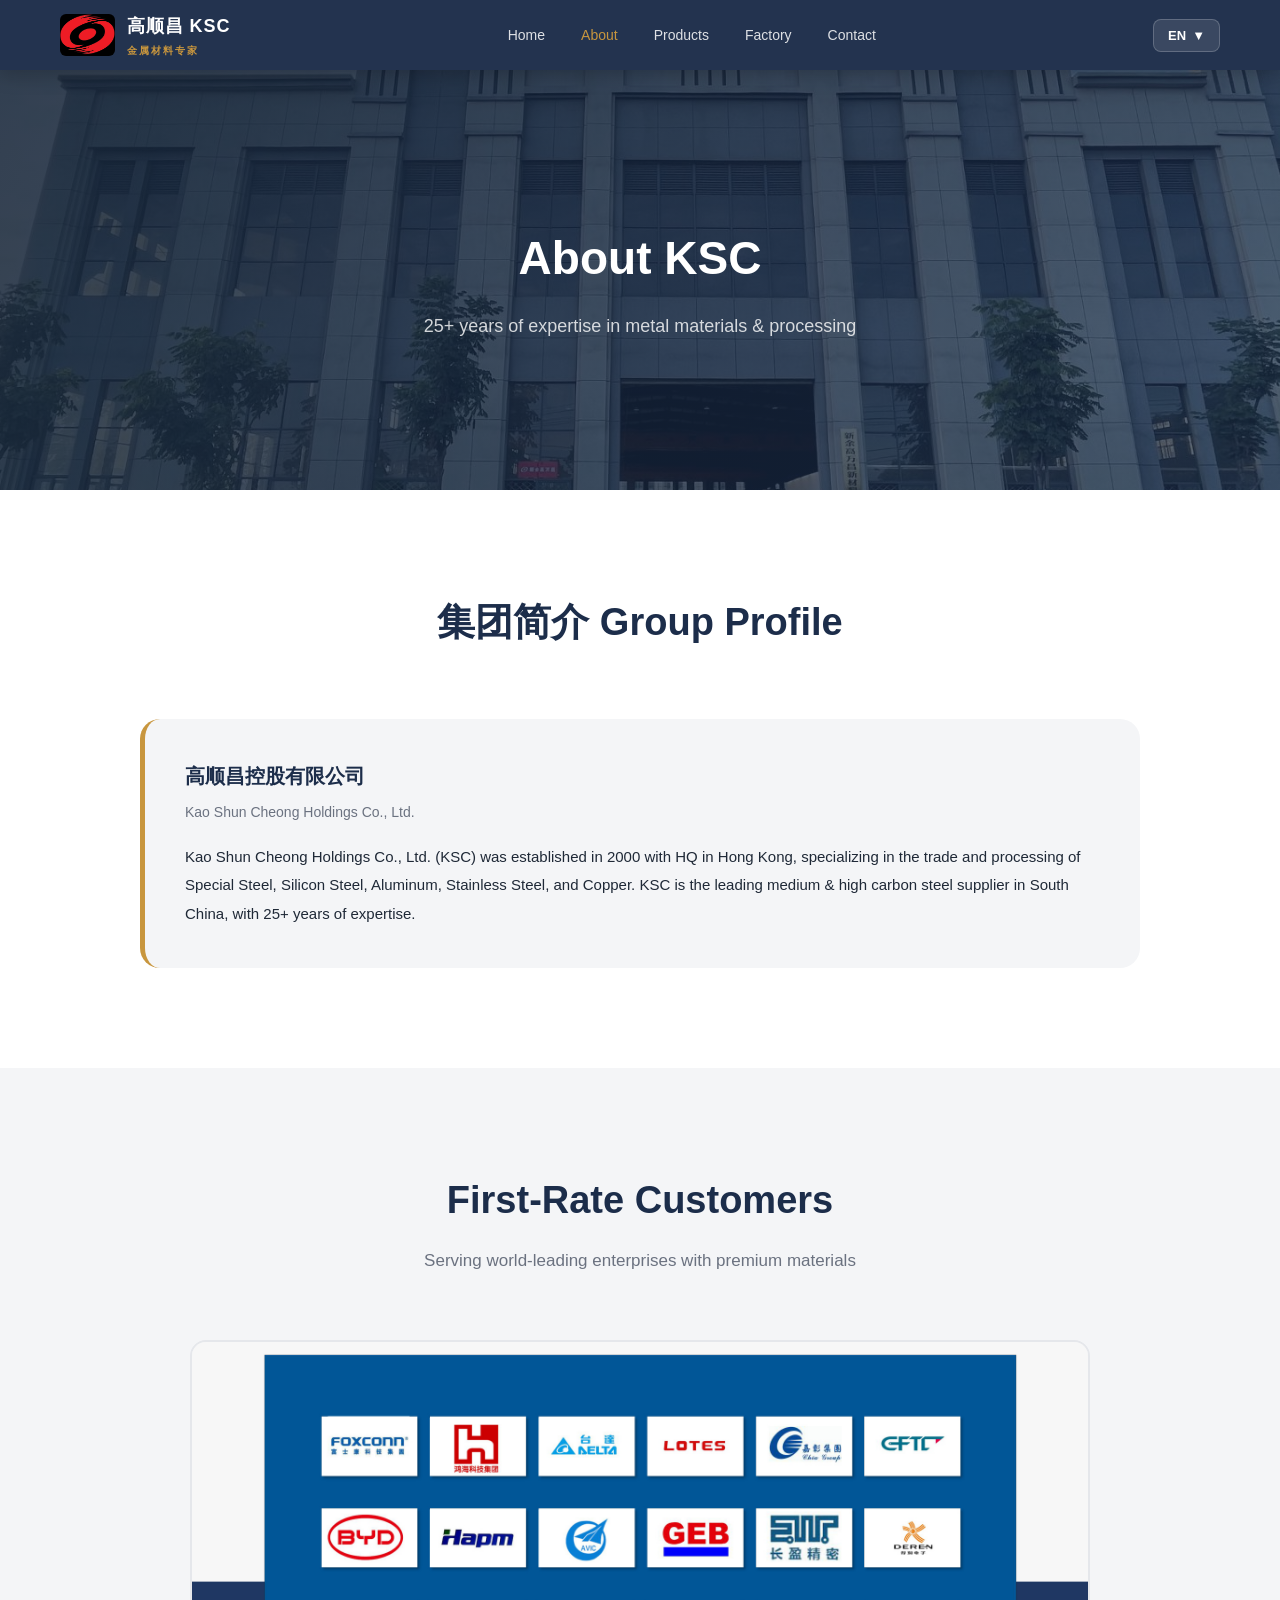
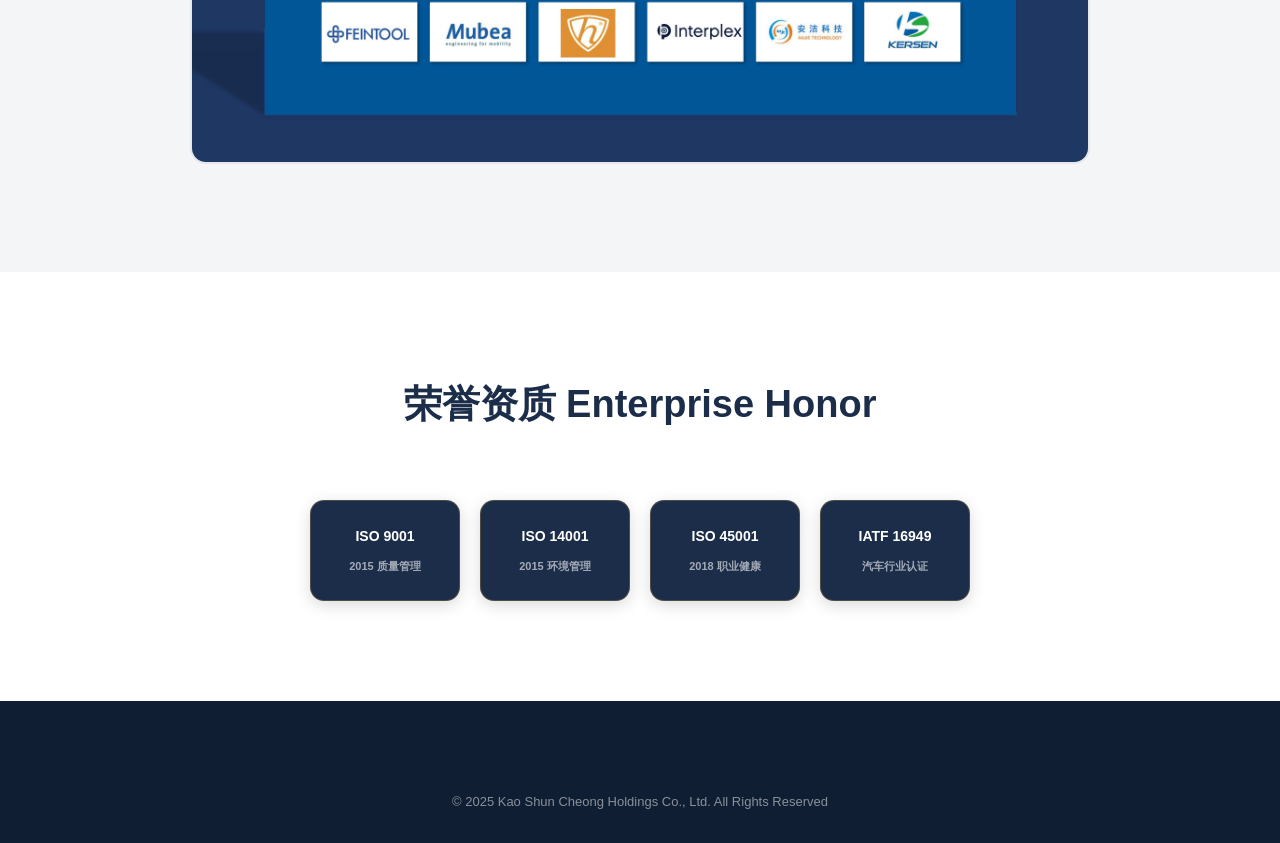
==== about.html @ 59c3a4b4 "改版 - 新增微信二维码、优化样式、浮动联系按钮" ====
<!DOCTYPE html>
<html lang="zh">
<head>
  <meta charset="UTF-8">
  <meta name="viewport" content="width=device-width, initial-scale=1.0">
  <title>关于我们 — 高顺昌 KSC</title>
  <link rel="stylesheet" href="styles.css">
</head>
<body>

<nav class="navbar">
  <a href="index.html" class="nav-logo">
    <img src="images/ksc-logo-red.jpeg" class="nav-logo-img" alt="KSC" onerror="this.style.display='none'">
    <div class="nav-logo-text">
      <span class="nav-logo-name">高顺昌 KSC</span>
      <span class="nav-logo-sub">金属材料专家</span>
    </div>
  </a>
  <ul class="nav-links">
    <li><a href="index.html" data-i18n="nav" data-i18n-key="home">首页</a></li>
    <li><a href="about.html" class="active" data-i18n="nav" data-i18n-key="about">关于我们</a></li>
    <li><a href="products.html" data-i18n="nav" data-i18n-key="products">产品中心</a></li>
    <li><a href="factory.html" data-i18n="nav" data-i18n-key="factory">生产基地</a></li>
    <li><a href="contact.html" data-i18n="nav" data-i18n-key="contact">联系我们</a></li>
  </ul>
  <div class="lang-switcher">
    <button class="lang-btn"><span class="lang-current-label">ZH</span><span>&#9660;</span></button>
    <div class="lang-dropdown">
      <div class="lang-option active" data-lang="zh">ZH 中文</div>
      <div class="lang-option" data-lang="en">EN English</div>
      <div class="lang-option" data-lang="th">TH Thai</div>
      <div class="lang-option" data-lang="vi">VN Tieng Viet</div>
    </div>
  </div>
</nav>

<div class="page-header" style="background:url('images/factory-overview.jpeg') center/cover">
  <div class="page-header-overlay"></div>
  <div class="page-header-content">
    <h1 data-i18n="sec" data-i18n-key="about_h">关于我们 About Us</h1>
    <p data-i18n="sec" data-i18n-key="about_p">高顺昌控股有限公司，25年深耕金属材料行业</p>
  </div>
</div>

<!-- GROUP PROFILE -->
<section class="section">
  <div class="section-title">
    <h2>集团简介 Group Profile</h2>
  </div>
  <div style="max-width:1000px;margin:0 auto">
    <div style="background:var(--gray-light);border-radius:20px;padding:40px;border-left:5px solid var(--accent)">
      <h3 style="font-size:20px;font-weight:800;color:var(--primary);margin-bottom:16px">高顺昌控股有限公司<br><span style="font-size:14px;font-weight:400;color:var(--gray)">Kao Shun Cheong Holdings Co., Ltd.</span></h3>
      <p style="font-size:15px;color:var(--text);line-height:1.9" data-i18n="about" data-i18n-key="p1">高顺昌控股有限公司（KSC）成立于2000年，总部位于香港，是一家专业从事特钢、矽钢片、铝材、不锈钢、铜材等金属材料贸易及加工服务的综合性企业。KSC在华南地区中高碳钢销量领先，深耕行业超过25年。旗下深圳/东莞、苏州、新余、越南、泰国五大生产基地覆盖中国、越南及泰国市场。</p>
    </div>
  </div>
</section>

<!-- CUSTOMERS -->
<section class="section alt-bg">
  <div class="section-title">
    <h2 data-i18n="sec" data-i18n-key="cust_h">一流客户 First-Rate Customers</h2>
    <p data-i18n="sec" data-i18n-key="cust_p">我们为众多世界500强企业提供产品与服务</p>
  </div>
  <div style="text-align:center;max-width:900px;margin:0 auto">
    <img src="images/customer-fullcontent.jpeg" alt="Customers" style="width:100%;border-radius:16px;border:2px solid #e5e7eb">
  </div>
</section>

<!-- CERTS -->
<section class="section">
  <div class="section-title">
    <h2>荣誉资质 Enterprise Honor</h2>
  </div>
  <div class="certs-grid">
    <div class="cert-badge"><div class="cert-name">ISO 9001</div><div class="cert-sub">2015 质量管理</div></div>
    <div class="cert-badge"><div class="cert-name">ISO 14001</div><div class="cert-sub">2015 环境管理</div></div>
    <div class="cert-badge"><div class="cert-name">ISO 45001</div><div class="cert-sub">2018 职业健康</div></div>
    <div class="cert-badge"><div class="cert-name">IATF 16949</div><div class="cert-sub">汽车行业认证</div></div>
  </div>
</section>

<footer class="footer">
  <div style="text-align:center;padding-top:30px">
    <p style="opacity:0.5;font-size:13px" data-i18n="footer" data-i18n-key="copy">&copy; 2025 高顺昌控股有限公司 保留所有权利</p>
  </div>
</footer>

<script src="app.js"></script>
</body>
</html>
---- styles.css ----
/* ============================================
   KSC Website V2 Modified — 改版样式
   ============================================ */

:root {
  --primary: #1c2d4a;
  --primary-dark: #0f1e33;
  --accent: #c8963e;
  --accent-light: #e8b86d;
  --steel: #4a5568;
  --white: #ffffff;
  --gray-light: #f4f5f7;
  --gray: #6b7280;
  --text: #1f2937;
  --text-light: #9ca3af;
  --green: #27ae60;
}

* { margin: 0; padding: 0; box-sizing: border-box; }

@import url('https://fonts.googleapis.com/css2?family=Noto+Sans+SC:wght@400;700;900&family=Noto+Sans+Thai:wght@400;700;900&display=swap');

body {
  font-family: 'Segoe UI', 'Noto Sans SC', 'PingFang SC', 'Microsoft YaHei', 'Noto Sans Thai', sans-serif;
  color: var(--text);
  line-height: 1.7;
  overflow-x: hidden;
}

/* ---- Navbar ---- */
.navbar {
  position: fixed;
  top: 0; left: 0; right: 0;
  z-index: 1000;
  display: flex;
  align-items: center;
  justify-content: space-between;
  padding: 0 60px;
  height: 70px;
  background: rgba(28, 45, 74, 0.97);
  backdrop-filter: blur(12px);
  box-shadow: 0 2px 20px rgba(0,0,0,0.25);
  transition: background 0.3s;
}

.nav-logo {
  display: flex;
  align-items: center;
  gap: 12px;
  text-decoration: none;
}

.nav-logo-img {
  height: 42px;
  width: auto;
  border-radius: 6px;
  object-fit: cover;
}

.nav-logo-text {
  display: flex;
  flex-direction: column;
}

.nav-logo-name {
  font-weight: 900;
  font-size: 18px;
  color: var(--white);
  letter-spacing: 1px;
}

.nav-logo-sub {
  font-size: 10px;
  color: var(--accent);
  font-weight: 600;
  letter-spacing: 2px;
  text-transform: uppercase;
}

.nav-links {
  display: flex;
  align-items: center;
  gap: 4px;
  list-style: none;
}

.nav-links a {
  text-decoration: none;
  color: rgba(255,255,255,0.85);
  font-size: 14px;
  font-weight: 500;
  padding: 7px 16px;
  border-radius: 7px;
  transition: all 0.2s;
}

.nav-links a:hover { color: var(--white); background: rgba(255,255,255,0.1); }
.nav-links a.active { color: var(--accent); }

/* Language Switcher */
.lang-switcher { position: relative; }

.lang-btn {
  display: flex;
  align-items: center;
  gap: 6px;
  padding: 8px 14px;
  background: rgba(255,255,255,0.1);
  border: 1px solid rgba(255,255,255,0.2);
  border-radius: 8px;
  cursor: pointer;
  font-size: 13px;
  font-weight: 700;
  color: var(--white);
  transition: all 0.2s;
  font-family: inherit;
}

.lang-btn:hover { background: var(--accent); border-color: var(--accent); }

.lang-dropdown {
  position: absolute;
  top: calc(100% + 6px);
  right: 0;
  background: var(--white);
  border-radius: 12px;
  box-shadow: 0 12px 40px rgba(0,0,0,0.2);
  overflow: hidden;
  display: none;
  min-width: 160px;
  z-index: 1001;
}

.lang-dropdown.show { display: block; }

.lang-option {
  padding: 11px 18px;
  cursor: pointer;
  font-size: 14px;
  font-weight: 500;
  display: flex;
  align-items: center;
  gap: 10px;
  transition: background 0.15s;
  color: var(--text);
}

.lang-option:hover { background: var(--gray-light); }
.lang-option.active { background: var(--accent); color: var(--white); }

/* ---- Hero ---- */
.hero {
  height: 100vh;
  min-height: 620px;
  position: relative;
  display: flex;
  align-items: center;
  overflow: hidden;
}

.hero-bg {
  position: absolute;
  inset: 0;
  background: url('images/cover.jpg') center center / cover no-repeat;
  transition: transform 8s ease;
}

.hero:hover .hero-bg { transform: scale(1.03); }

.hero-overlay {
  position: absolute;
  inset: 0;
  background: linear-gradient(120deg, rgba(15,30,51,0.93) 0%, rgba(28,45,74,0.78) 55%, rgba(200,150,62,0.35) 100%);
}

.hero-content {
  position: relative;
  z-index: 2;
  padding: 0 60px;
  max-width: 800px;
  color: var(--white);
}

.hero-badge {
  display: inline-block;
  padding: 6px 16px;
  background: rgba(200,150,62,0.2);
  border: 1px solid rgba(200,150,62,0.5);
  border-radius: 50px;
  font-size: 12px;
  font-weight: 700;
  color: var(--accent-light);
  letter-spacing: 2px;
  text-transform: uppercase;
  margin-bottom: 20px;
  animation: fadeUp 0.6s ease forwards;
}

.hero-content h1 {
  font-size: 56px;
  font-weight: 900;
  line-height: 1.1;
  margin-bottom: 18px;
  letter-spacing: -1px;
  animation: fadeUp 0.6s 0.15s ease both;
}

.hero-content p {
  font-size: 19px;
  opacity: 0.88;
  margin-bottom: 34px;
  max-width: 620px;
  animation: fadeUp 0.6s 0.3s ease both;
}

.hero-btns { display: flex; gap: 14px; flex-wrap: wrap; animation: fadeUp 0.6s 0.45s ease both; }

/* Hero Stats Bar */
.hero-stats {
  display: flex;
  gap: 0;
  margin-top: 50px;
  background: rgba(255,255,255,0.08);
  border: 1px solid rgba(255,255,255,0.15);
  border-radius: 16px;
  backdrop-filter: blur(10px);
  overflow: hidden;
  animation: fadeUp 0.6s 0.6s ease both;
}

.hero-stat {
  flex: 1;
  padding: 20px 24px;
  text-align: center;
  border-right: 1px solid rgba(255,255,255,0.12);
}

.hero-stat:last-child { border-right: none; }

.hero-stat-num {
  font-size: 30px;
  font-weight: 900;
  color: var(--accent);
  line-height: 1;
  margin-bottom: 6px;
}

.hero-stat-label {
  font-size: 11px;
  color: rgba(255,255,255,0.65);
  font-weight: 600;
  letter-spacing: 1px;
  text-transform: uppercase;
}

.btn-primary {
  padding: 14px 32px;
  background: var(--accent);
  color: var(--primary-dark);
  border: none;
  border-radius: 10px;
  font-size: 15px;
  font-weight: 800;
  cursor: pointer;
  text-decoration: none;
  transition: all 0.25s;
  display: inline-block;
}

.btn-primary:hover { background: var(--accent-light); transform: translateY(-2px); box-shadow: 0 8px 25px rgba(200,150,62,0.4); }

.btn-outline-white {
  padding: 14px 32px;
  background: transparent;
  color: var(--white);
  border: 2px solid rgba(255,255,255,0.45);
  border-radius: 10px;
  font-size: 15px;
  font-weight: 700;
  cursor: pointer;
  text-decoration: none;
  transition: all 0.25s;
  display: inline-block;
}

.btn-outline-white:hover { border-color: var(--white); background: rgba(255,255,255,0.1); }

/* ---- Scroll Indicator ---- */
.scroll-indicator {
  position: absolute;
  bottom: 30px;
  left: 50%;
  transform: translateX(-50%);
  z-index: 2;
  display: flex;
  flex-direction: column;
  align-items: center;
  gap: 6px;
  color: rgba(255,255,255,0.6);
  font-size: 11px;
  letter-spacing: 1px;
  text-transform: uppercase;
  animation: bounce 2s infinite;
}

@keyframes bounce {
  0%, 100% { transform: translateX(-50%) translateY(0); }
  50% { transform: translateX(-50%) translateY(8px); }
}

/* ---- Section Base ---- */
.section { padding: 100px 60px; }
.section-title { text-align: center; margin-bottom: 64px; }
.section-title h2 { font-size: 38px; font-weight: 900; color: var(--primary); margin-bottom: 14px; }
.section-title p { font-size: 17px; color: var(--gray); max-width: 600px; margin: 0 auto; }
.alt-bg { background: var(--gray-light); }
.dark-bg { background: var(--primary); color: var(--white); }

/* ---- Why Choose Us ---- */
.value-grid {
  display: grid;
  grid-template-columns: repeat(4, 1fr);
  gap: 24px;
  max-width: 1200px;
  margin: 0 auto;
}

.value-card {
  background: white;
  border-radius: 20px;
  padding: 32px 24px;
  text-align: center;
  box-shadow: 0 4px 24px rgba(0,0,0,0.06);
  transition: all 0.3s;
  border: 1px solid transparent;
}

.value-card:hover {
  transform: translateY(-6px);
  box-shadow: 0 16px 48px rgba(0,0,0,0.12);
  border-color: var(--accent);
}

.value-icon {
  width: 64px;
  height: 64px;
  border-radius: 16px;
  background: linear-gradient(135deg, var(--primary) 0%, #2a4070 100%);
  display: flex;
  align-items: center;
  justify-content: center;
  margin: 0 auto 18px;
  font-size: 28px;
}

.value-num {
  font-size: 36px;
  font-weight: 900;
  color: var(--accent);
  margin-bottom: 8px;
}

.value-title {
  font-size: 15px;
  font-weight: 800;
  color: var(--primary);
  margin-bottom: 8px;
}

.value-desc {
  font-size: 13px;
  color: var(--gray);
  line-height: 1.6;
}

/* ---- Stats Counter ---- */
.stats-section {
  background: linear-gradient(135deg, var(--primary) 0%, #1a3555 50%, var(--accent) 200%);
  color: white;
  padding: 80px 60px;
}

.stats-grid {
  display: grid;
  grid-template-columns: repeat(4, 1fr);
  gap: 40px;
  max-width: 1100px;
  margin: 0 auto;
  text-align: center;
}

.stat-item {}

.stat-num {
  font-size: 52px;
  font-weight: 900;
  color: var(--accent);
  line-height: 1;
  margin-bottom: 10px;
}

.stat-num span { color: var(--white); }

.stat-label {
  font-size: 14px;
  color: rgba(255,255,255,0.75);
  font-weight: 600;
  text-transform: uppercase;
  letter-spacing: 1px;
}

/* ---- Product Category Cards ---- */
.category-tabs {
  display: flex;
  justify-content: center;
  gap: 10px;
  margin-bottom: 50px;
  flex-wrap: wrap;
}

.category-tab {
  padding: 10px 24px;
  border-radius: 50px;
  border: 2px solid var(--primary);
  background: transparent;
  color: var(--primary);
  font-size: 14px;
  font-weight: 700;
  cursor: pointer;
  transition: all 0.2s;
}

.category-tab.active, .category-tab:hover {
  background: var(--primary);
  color: var(--white);
}

.products-grid {
  display: grid;
  grid-template-columns: repeat(auto-fit, minmax(280px, 1fr));
  gap: 28px;
  max-width: 1200px;
  margin: 0 auto;
}

.product-card {
  background: var(--white);
  border-radius: 16px;
  overflow: hidden;
  box-shadow: 0 4px 20px rgba(0,0,0,0.07);
  transition: all 0.3s;
}

.product-card:hover {
  transform: translateY(-8px);
  box-shadow: 0 16px 50px rgba(0,0,0,0.14);
}

.product-card:hover .product-card-img { transform: scale(1.05); }

.product-card-img {
  width: 100%;
  height: 200px;
  object-fit: cover;
  transition: transform 0.4s;
}

.product-card-body { padding: 22px; }

.product-card-body h3 {
  font-size: 17px;
  font-weight: 800;
  color: var(--primary);
  margin-bottom: 10px;
}

.product-card-body p {
  font-size: 13px;
  color: var(--gray);
  line-height: 1.6;
  font-family: 'Courier New', monospace;
}

/* ---- Factory Section ---- */
.factory-grid {
  display: grid;
  grid-template-columns: repeat(auto-fit, minmax(340px, 1fr));
  gap: 28px;
  max-width: 1300px;
  margin: 0 auto;
}

.factory-card {
  background: var(--white);
  border-radius: 20px;
  overflow: hidden;
  box-shadow: 0 6px 30px rgba(0,0,0,0.09);
  transition: all 0.3s;
}

.factory-card:hover { transform: translateY(-6px); box-shadow: 0 16px 50px rgba(0,0,0,0.15); }

.factory-card-img {
  width: 100%;
  height: 220px;
  object-fit: cover;
  transition: transform 0.4s;
}

.factory-card:hover .factory-card-img { transform: scale(1.03); }

.factory-card-body { padding: 26px; }

.factory-card-body h3 {
  font-size: 19px;
  font-weight: 900;
  color: var(--primary);
  margin-bottom: 4px;
}

.factory-card-body .location {
  font-size: 13px;
  color: var(--accent);
  font-weight: 600;
  margin-bottom: 14px;
  text-transform: uppercase;
  letter-spacing: 1px;
}

.factory-card-body .capabilities { display: flex; flex-wrap: wrap; gap: 6px; }

.cap-tag {
  padding: 4px 12px;
  background: var(--gray-light);
  border-radius: 50px;
  font-size: 12px;
  font-weight: 600;
  color: var(--steel);
}

/* ---- Materials Table ---- */
.materials-table-wrap { max-width: 1000px; margin: 0 auto; overflow-x: auto; }
.materials-table { width: 100%; border-collapse: collapse; background: var(--white); border-radius: 16px; overflow: hidden; box-shadow: 0 4px 20px rgba(0,0,0,0.07); }
.materials-table th { background: var(--primary); color: var(--white); padding: 14px 20px; font-size: 13px; font-weight: 700; text-align: left; }
.materials-table td { padding: 12px 20px; font-size: 13px; border-bottom: 1px solid #eee; color: var(--steel); font-family: 'Courier New', monospace; }
.materials-table tr:last-child td { border-bottom: none; }
.materials-table tr:nth-child(even) td { background: var(--gray-light); }

/* ---- Customers ---- */
.customers-logos {
  display: flex;
  flex-wrap: wrap;
  justify-content: center;
  gap: 32px;
  max-width: 1100px;
  margin: 0 auto;
}

.customer-item {
  display: flex;
  flex-direction: column;
  align-items: center;
  gap: 10px;
  padding: 24px 30px;
  background: var(--white);
  border-radius: 16px;
  box-shadow: 0 4px 20px rgba(0,0,0,0.06);
  min-width: 160px;
  transition: all 0.2s;
}

.customer-item:hover { transform: translateY(-4px); box-shadow: 0 10px 35px rgba(0,0,0,0.1); }

.customer-logo {
  font-size: 28px;
  font-weight: 900;
  color: var(--primary);
  text-align: center;
  line-height: 1.1;
}

.customer-name { font-size: 12px; color: var(--gray); text-align: center; font-weight: 600; }
.customer-tag { font-size: 11px; color: var(--accent); font-weight: 700; text-transform: uppercase; letter-spacing: 1px; }

/* ---- Timeline ---- */
.timeline { max-width: 900px; margin: 0 auto; position: relative; }
.timeline::before {
  content: '';
  position: absolute;
  left: 50%;
  top: 0; bottom: 0;
  width: 3px;
  background: linear-gradient(to bottom, var(--accent) 0%, var(--primary) 100%);
  transform: translateX(-50%);
}

.timeline-item { display: flex; gap: 40px; margin-bottom: 50px; position: relative; }
.timeline-item:nth-child(even) { flex-direction: row-reverse; }
.timeline-left { width: 45%; text-align: right; }
.timeline-right { width: 45%; }
.timeline-dot {
  position: absolute;
  left: 50%;
  top: 0;
  width: 22px;
  height: 22px;
  background: var(--accent);
  border-radius: 50%;
  transform: translateX(-50%);
  border: 4px solid var(--white);
  box-shadow: 0 0 0 3px var(--accent);
}
.timeline-year { font-size: 36px; font-weight: 900; color: var(--accent); line-height: 1; margin-bottom: 6px; }
.timeline-event { font-size: 15px; font-weight: 700; color: var(--primary); }
.timeline-loc { font-size: 13px; color: var(--gray); margin-top: 4px; }

/* ---- Certs ---- */
.certs-grid {
  display: flex;
  flex-wrap: wrap;
  justify-content: center;
  gap: 20px;
  max-width: 1100px;
  margin: 0 auto;
}

.cert-badge {
  display: flex;
  flex-direction: column;
  align-items: center;
  gap: 8px;
  padding: 24px 32px;
  background: var(--primary);
  border-radius: 14px;
  border: 1px solid rgba(200,150,62,0.3);
  min-width: 150px;
  text-align: center;
  transition: all 0.25s;
  box-shadow: 0 4px 16px rgba(0,0,0,0.15);
}

.cert-badge:hover {
  background: rgba(200,150,62,0.15);
  border-color: var(--accent);
  transform: translateY(-4px);
}

.cert-name { font-size: 14px; font-weight: 800; color: var(--white); }
.cert-sub { font-size: 11px; color: rgba(255,255,255,0.6); font-weight: 600; }

/* ---- Process Capability ---- */
.process-table { width: 100%; border-collapse: collapse; max-width: 1100px; margin: 0 auto; background: var(--white); border-radius: 16px; overflow: hidden; box-shadow: 0 4px 20px rgba(0,0,0,0.07); }
.process-table th { background: var(--primary); color: var(--white); padding: 13px 16px; font-size: 13px; font-weight: 700; text-align: center; }
.process-table td { padding: 10px 16px; font-size: 13px; border-bottom: 1px solid #eee; text-align: center; color: var(--steel); }
.process-table tr:last-child td { border-bottom: none; }
.process-table tr:nth-child(even) td { background: var(--gray-light); }

/* ---- Page Header ---- */
.page-header {
  height: 420px;
  position: relative;
  display: flex;
  align-items: center;
  justify-content: center;
  margin-top: 70px;
  overflow: hidden;
}

.page-header-overlay {
  position: absolute;
  inset: 0;
  background: linear-gradient(120deg, rgba(15,30,51,0.85) 0%, rgba(28,45,74,0.7) 100%);
}

.page-header-content {
  position: relative;
  z-index: 2;
  text-align: center;
  color: var(--white);
  padding: 0 30px;
}

.page-header-content h1 { font-size: 46px; font-weight: 900; margin-bottom: 14px; }
.page-header-content p { font-size: 18px; opacity: 0.8; max-width: 600px; margin: 0 auto; }

/* ---- Contact ---- */
.contact-grid {
  display: grid;
  grid-template-columns: 1fr 1fr;
  gap: 80px;
  max-width: 1100px;
  margin: 0 auto;
}

.contact-info h3 { font-size: 22px; font-weight: 800; color: var(--primary); margin-bottom: 24px; }
.contact-item { display: flex; align-items: flex-start; gap: 14px; margin-bottom: 20px; }
.contact-icon { width: 42px; height: 42px; border-radius: 10px; background: var(--accent); display: flex; align-items: center; justify-content: center; font-size: 18px; flex-shrink: 0; }
.contact-detail h4 { font-size: 14px; font-weight: 800; color: var(--primary); }
.contact-detail p { font-size: 13px; color: var(--gray); }

.contact-form { display: flex; flex-direction: column; gap: 14px; }
.form-group input, .form-group textarea { width: 100%; padding: 13px 17px; border: 2px solid #e5e7eb; border-radius: 10px; font-size: 14px; font-family: inherit; transition: border-color 0.2s; }
.form-group input:focus, .form-group textarea:focus { outline: none; border-color: var(--accent); }
.form-group textarea { height: 110px; resize: vertical; }
.form-submit { padding: 14px 30px; background: var(--primary); color: var(--white); border: none; border-radius: 10px; font-size: 15px; font-weight: 800; cursor: pointer; transition: all 0.2s; }
.form-submit:hover { background: var(--accent); transform: translateY(-2px); }

/* ---- WeChat QR Section ---- */
.wechat-section {
  background: white;
  border-radius: 20px;
  padding: 32px;
  box-shadow: 0 8px 40px rgba(0,0,0,0.1);
  text-align: center;
  margin-top: 40px;
}

.wechat-title {
  font-size: 16px;
  font-weight: 800;
  color: var(--primary);
  margin-bottom: 16px;
}

.wechat-qr {
  width: 180px;
  height: 180px;
  border-radius: 12px;
  object-fit: cover;
  border: 3px solid var(--gray-light);
  margin: 0 auto;
  display: block;
}

.wechat-desc {
  font-size: 12px;
  color: var(--gray);
  margin-top: 10px;
}

/* ---- Footer ---- */
.footer { background: var(--primary-dark); color: var(--white); padding: 60px 60px 30px; }
.footer-grid { display: grid; grid-template-columns: 2fr 1fr 1fr 1fr; gap: 50px; max-width: 1200px; margin: 0 auto; }
.footer-brand h3 { font-size: 20px; font-weight: 900; color: var(--accent); margin-bottom: 12px; }
.footer-brand p { font-size: 13px; opacity: 0.65; line-height: 1.8; }
.footer-col h4 { font-size: 13px; font-weight: 800; margin-bottom: 16px; color: var(--accent); text-transform: uppercase; letter-spacing: 1px; }
.footer-col ul { list-style: none; }
.footer-col li { margin-bottom: 10px; }
.footer-col a { color: rgba(255,255,255,0.7); text-decoration: none; font-size: 13px; transition: color 0.2s; }
.footer-col a:hover { color: var(--accent); }

.footer-wechat {
  text-align: center;
}

.footer-wechat img {
  width: 120px;
  border-radius: 10px;
  border: 2px solid rgba(255,255,255,0.15);
  margin-bottom: 8px;
}

.footer-wechat p {
  font-size: 11px;
  color: rgba(255,255,255,0.5);
}

.footer-bottom { text-align: center; padding-top: 28px; margin-top: 40px; border-top: 1px solid rgba(255,255,255,0.1); font-size: 12px; opacity: 0.5; }

/* ---- Floating Contact Button ---- */
.floating-wechat {
  position: fixed;
  bottom: 28px;
  right: 28px;
  z-index: 999;
  display: flex;
  align-items: center;
  gap: 10px;
  background: var(--green);
  color: white;
  padding: 14px 20px;
  border-radius: 50px;
  text-decoration: none;
  font-size: 14px;
  font-weight: 700;
  box-shadow: 0 6px 24px rgba(39,174,96,0.4);
  transition: all 0.25s;
}

.floating-wechat:hover {
  background: #219a52;
  transform: translateY(-3px);
  box-shadow: 0 10px 32px rgba(39,174,96,0.5);
  color: white;
}

.floating-wechat img {
  width: 28px;
  height: 28px;
  border-radius: 6px;
}

/* ---- Animations ---- */
@keyframes fadeUp { from { opacity: 0; transform: translateY(30px); } to { opacity: 1; transform: translateY(0); } }
.anim-fade-up { opacity: 0; animation: fadeUp 0.6s ease forwards; }
.delay-1 { animation-delay: 0.15s; }
.delay-2 { animation-delay: 0.3s; }
.delay-3 { animation-delay: 0.45s; }

/* Intersection Observer Animation */
.reveal { opacity: 0; transform: translateY(30px); transition: all 0.7s ease; }
.reveal.visible { opacity: 1; transform: translateY(0); }

/* ---- Responsive ---- */
@media (max-width: 900px) {
  .navbar { padding: 0 20px; }
  .section { padding: 60px 20px; }
  .hero-content { padding: 0 20px; }
  .hero-content h1 { font-size: 34px; }
  .hero-stats { flex-wrap: wrap; }
  .hero-stat { min-width: 50%; border-bottom: 1px solid rgba(255,255,255,0.12); }
  .hero-stat:nth-child(2) { border-right: none; }
  .contact-grid { grid-template-columns: 1fr; gap: 40px; }
  .footer-grid { grid-template-columns: 1fr 1fr; }
  .nav-links { display: none; }
  .timeline::before { left: 20px; }
  .timeline-item, .timeline-item:nth-child(even) { flex-direction: column; gap: 0; padding-left: 50px; }
  .timeline-left { width: 100%; text-align: left; }
  .timeline-right { width: 100%; }
  .timeline-dot { left: 20px; }
  .value-grid { grid-template-columns: 1fr 1fr; }
  .stats-grid { grid-template-columns: 1fr 1fr; }
  .footer-wechat img { width: 90px; }
}

html { scroll-behavior: smooth; }
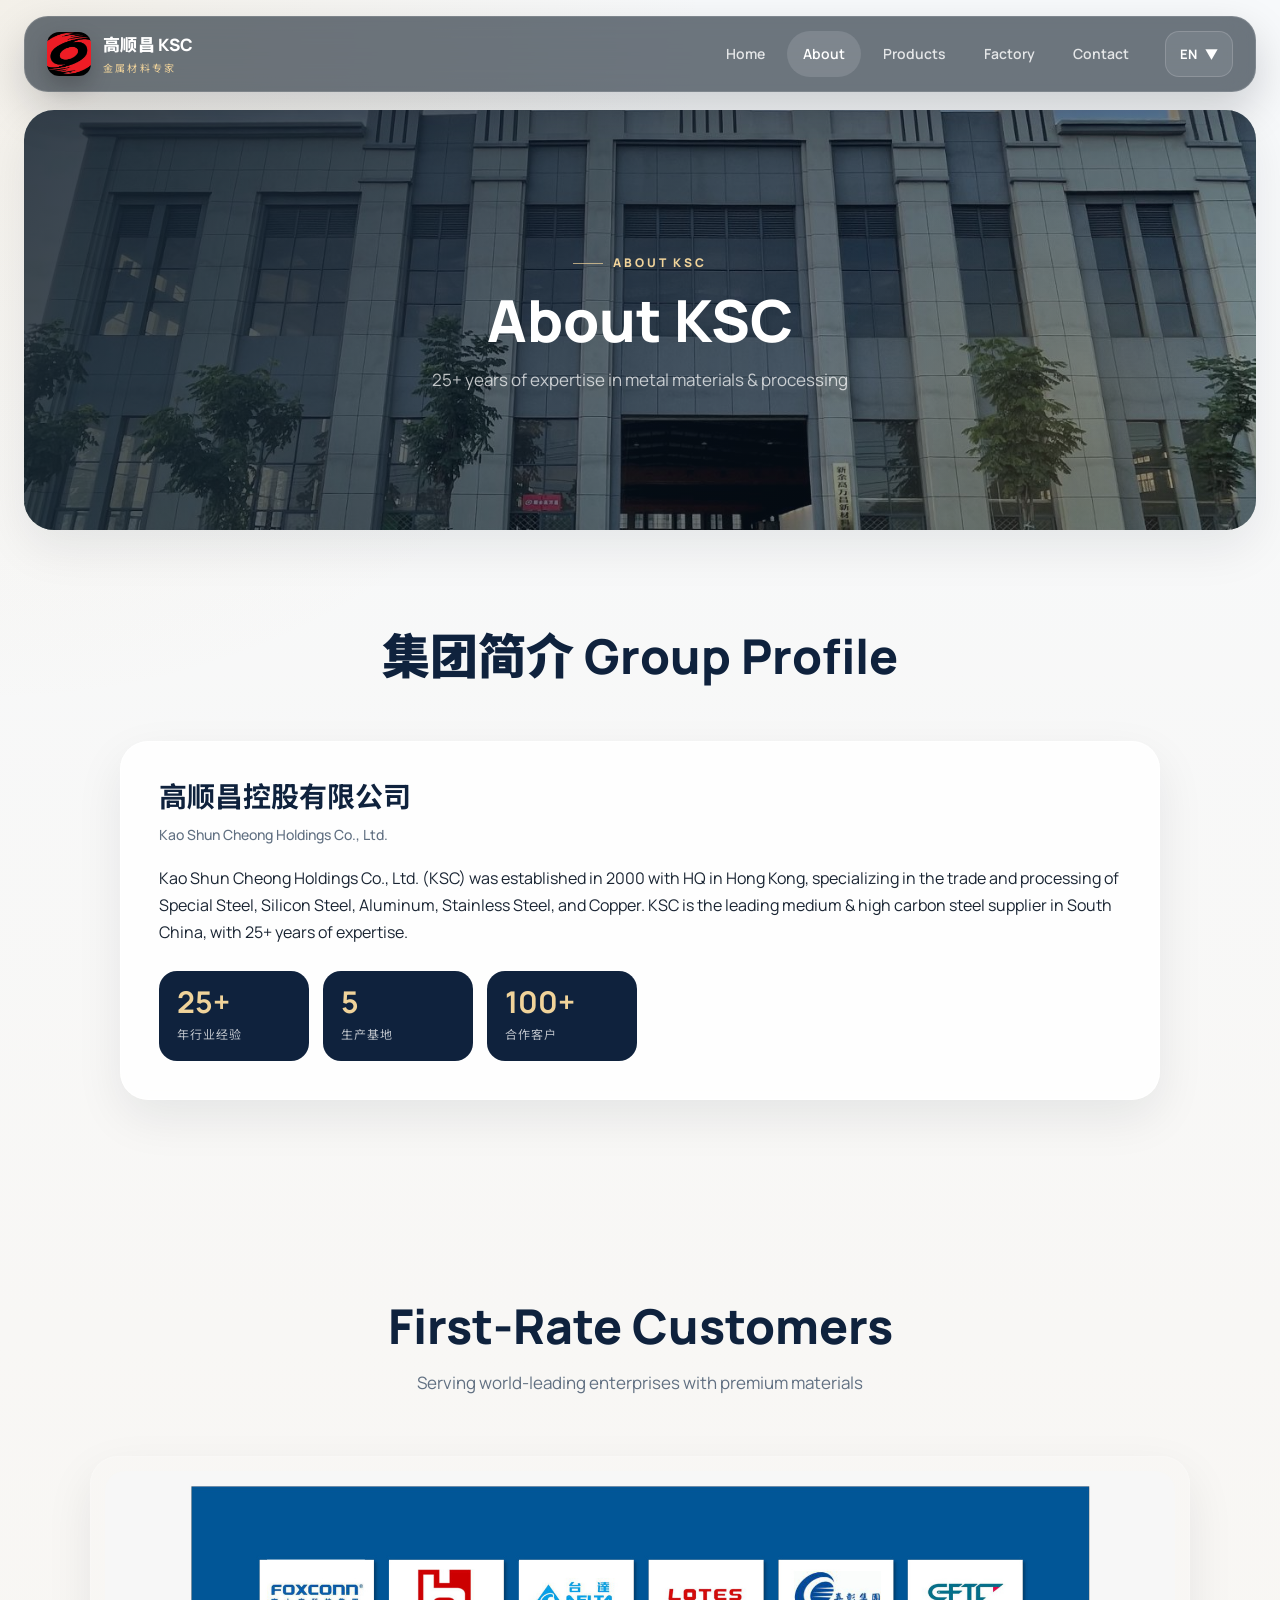
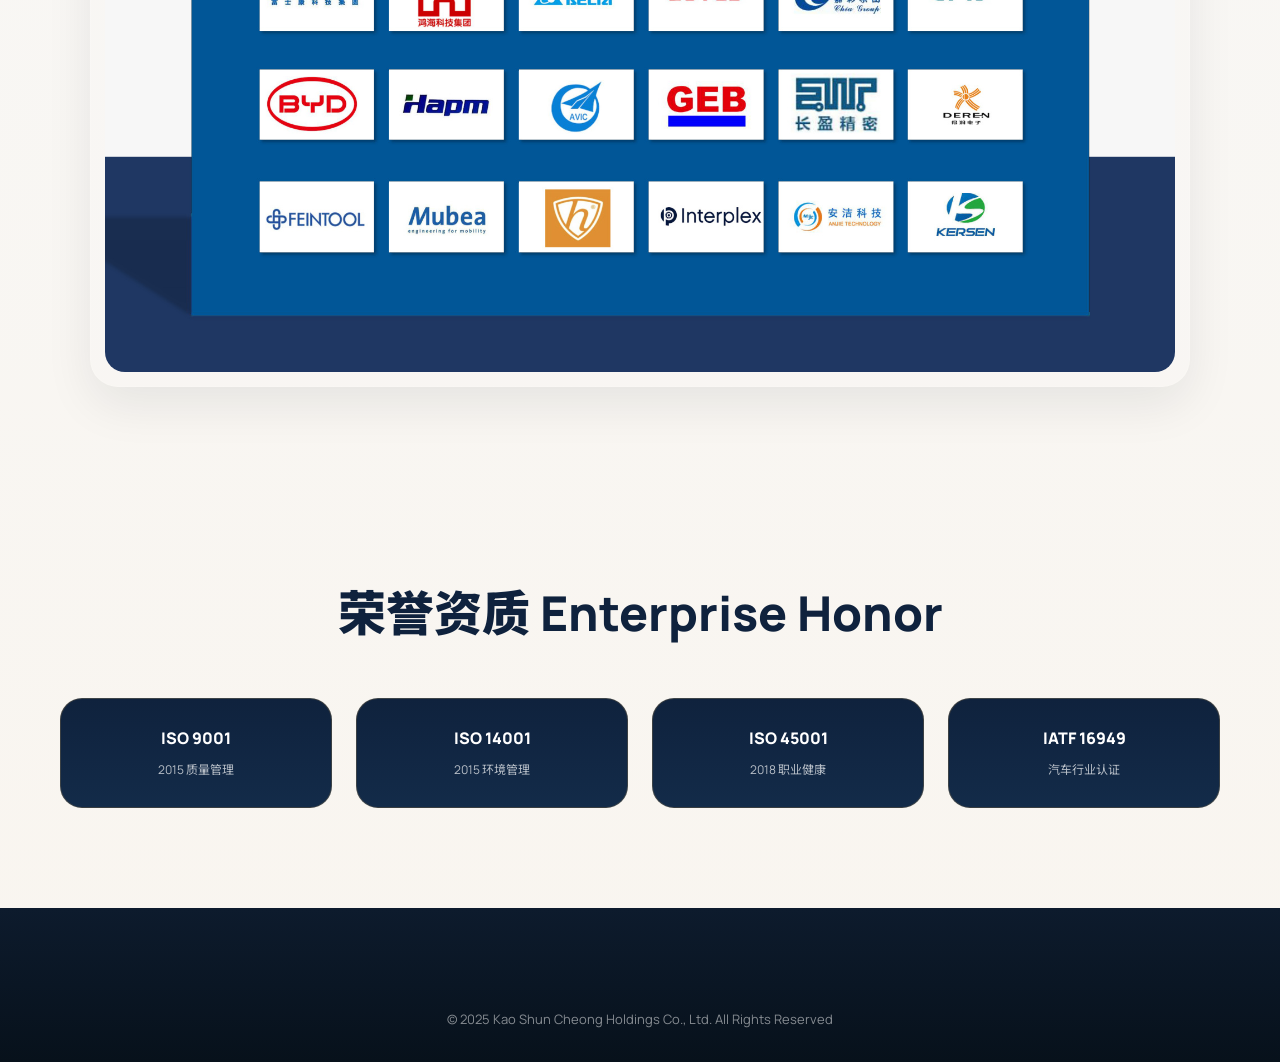
==== commit 9afcde09: "更新官网设计" ====
--- a/about.html
+++ b/about.html
@@ -16,6 +16,11 @@
       <span class="nav-logo-sub">金属材料专家</span>
     </div>
   </a>
+  <button class="nav-toggle" type="button" aria-label="切换导航" aria-expanded="false">
+    <span></span>
+    <span></span>
+    <span></span>
+  </button>
   <ul class="nav-links">
     <li><a href="index.html" data-i18n="nav" data-i18n-key="home">首页</a></li>
     <li><a href="about.html" class="active" data-i18n="nav" data-i18n-key="about">关于我们</a></li>
@@ -37,6 +42,7 @@
 <div class="page-header" style="background:url('images/factory-overview.jpeg') center/cover">
   <div class="page-header-overlay"></div>
   <div class="page-header-content">
+    <span class="section-kicker light">About KSC</span>
     <h1 data-i18n="sec" data-i18n-key="about_h">关于我们 About Us</h1>
     <p data-i18n="sec" data-i18n-key="about_p">高顺昌控股有限公司，25年深耕金属材料行业</p>
   </div>
@@ -47,10 +53,13 @@
   <div class="section-title">
     <h2>集团简介 Group Profile</h2>
   </div>
-  <div style="max-width:1000px;margin:0 auto">
-    <div style="background:var(--gray-light);border-radius:20px;padding:40px;border-left:5px solid var(--accent)">
-      <h3 style="font-size:20px;font-weight:800;color:var(--primary);margin-bottom:16px">高顺昌控股有限公司<br><span style="font-size:14px;font-weight:400;color:var(--gray)">Kao Shun Cheong Holdings Co., Ltd.</span></h3>
-      <p style="font-size:15px;color:var(--text);line-height:1.9" data-i18n="about" data-i18n-key="p1">高顺昌控股有限公司（KSC）成立于2000年，总部位于香港，是一家专业从事特钢、矽钢片、铝材、不锈钢、铜材等金属材料贸易及加工服务的综合性企业。KSC在华南地区中高碳钢销量领先，深耕行业超过25年。旗下深圳/东莞、苏州、新余、越南、泰国五大生产基地覆盖中国、越南及泰国市场。</p>
+  <div class="info-panel reveal">
+    <h3>高顺昌控股有限公司<br><span>Kao Shun Cheong Holdings Co., Ltd.</span></h3>
+    <p data-i18n="about" data-i18n-key="p1">高顺昌控股有限公司（KSC）成立于2000年，总部位于香港，是一家专业从事特钢、矽钢片、铝材、不锈钢、铜材等金属材料贸易及加工服务的综合性企业。KSC在华南地区中高碳钢销量领先，深耕行业超过25年。旗下深圳/东莞、苏州、新余、越南、泰国五大生产基地覆盖中国、越南及泰国市场。</p>
+    <div class="metric-row">
+      <div class="metric-chip"><strong>25+</strong><span>年行业经验</span></div>
+      <div class="metric-chip"><strong>5</strong><span>生产基地</span></div>
+      <div class="metric-chip"><strong>100+</strong><span>合作客户</span></div>
     </div>
   </div>
 </section>
@@ -61,8 +70,8 @@
     <h2 data-i18n="sec" data-i18n-key="cust_h">一流客户 First-Rate Customers</h2>
     <p data-i18n="sec" data-i18n-key="cust_p">我们为众多世界500强企业提供产品与服务</p>
   </div>
-  <div style="text-align:center;max-width:900px;margin:0 auto">
-    <img src="images/customer-fullcontent.jpeg" alt="Customers" style="width:100%;border-radius:16px;border:2px solid #e5e7eb">
+  <div class="customer-frame reveal">
+    <img src="images/customer-fullcontent.jpeg" alt="Customers">
   </div>
 </section>
 
@@ -85,6 +94,6 @@
   </div>
 </footer>
 
-<script src="app.js"></script>
+<script src="app.js?v=20260506d"></script>
 </body>
 </html>
--- a/styles.css
+++ b/styles.css
@@ -1,836 +1,1306 @@
-/* ============================================
-   KSC Website V2 Modified — 改版样式
-   ============================================ */
+@import url('https://fonts.googleapis.com/css2?family=Manrope:wght@400;500;600;700;800&family=Noto+Sans+SC:wght@400;500;700;900&family=Noto+Sans+Thai:wght@400;500;700&display=swap');
 
 :root {
-  --primary: #1c2d4a;
-  --primary-dark: #0f1e33;
-  --accent: #c8963e;
-  --accent-light: #e8b86d;
-  --steel: #4a5568;
-  --white: #ffffff;
-  --gray-light: #f4f5f7;
-  --gray: #6b7280;
-  --text: #1f2937;
-  --text-light: #9ca3af;
-  --green: #27ae60;
+  --primary: #0f223d;
+  --primary-soft: #1d3558;
+  --primary-deep: #081523;
+  --accent: #d1a04a;
+  --accent-soft: #f0d39a;
+  --surface: #ffffff;
+  --surface-alt: #f4f1eb;
+  --surface-tint: #eef3f8;
+  --line: rgba(15, 34, 61, 0.1);
+  --text: #1a2533;
+  --muted: #617082;
+  --muted-light: rgba(255, 255, 255, 0.72);
+  --green: #2ea865;
+  --shadow-soft: 0 18px 48px rgba(10, 23, 40, 0.08);
+  --shadow-strong: 0 24px 60px rgba(7, 16, 29, 0.22);
+  --radius-lg: 28px;
+  --radius-md: 20px;
+  --radius-sm: 14px;
 }
 
 * { margin: 0; padding: 0; box-sizing: border-box; }
 
-@import url('https://fonts.googleapis.com/css2?family=Noto+Sans+SC:wght@400;700;900&family=Noto+Sans+Thai:wght@400;700;900&display=swap');
+html { scroll-behavior: smooth; }
 
 body {
-  font-family: 'Segoe UI', 'Noto Sans SC', 'PingFang SC', 'Microsoft YaHei', 'Noto Sans Thai', sans-serif;
+  font-family: 'Manrope', 'Noto Sans SC', 'PingFang SC', 'Microsoft YaHei', 'Noto Sans Thai', sans-serif;
   color: var(--text);
   line-height: 1.7;
+  background:
+    radial-gradient(circle at top left, rgba(209, 160, 74, 0.1), transparent 24%),
+    linear-gradient(180deg, #f7f9fb 0%, #f9f5ef 100%);
   overflow-x: hidden;
 }
 
-/* ---- Navbar ---- */
+body.nav-open { overflow: hidden; }
+
+img { max-width: 100%; display: block; }
+a { color: inherit; }
+
+.section-kicker {
+  display: inline-flex;
+  align-items: center;
+  gap: 10px;
+  margin-bottom: 16px;
+  font-size: 12px;
+  letter-spacing: 0.24em;
+  text-transform: uppercase;
+  font-weight: 800;
+  color: var(--accent);
+}
+
+.section-kicker::before {
+  content: '';
+  width: 30px;
+  height: 1px;
+  background: currentColor;
+  opacity: 0.7;
+}
+
+.section-kicker.light { color: var(--accent-soft); }
+
 .navbar {
   position: fixed;
-  top: 0; left: 0; right: 0;
+  top: 16px;
+  left: 24px;
+  right: 24px;
   z-index: 1000;
   display: flex;
   align-items: center;
   justify-content: space-between;
-  padding: 0 60px;
-  height: 70px;
-  background: rgba(28, 45, 74, 0.97);
-  backdrop-filter: blur(12px);
-  box-shadow: 0 2px 20px rgba(0,0,0,0.25);
-  transition: background 0.3s;
+  gap: 20px;
+  padding: 14px 22px;
+  border: 1px solid rgba(255, 255, 255, 0.12);
+  border-radius: 24px;
+  background: rgba(8, 21, 35, 0.58);
+  backdrop-filter: blur(16px);
+  box-shadow: 0 18px 44px rgba(5, 12, 21, 0.18);
+  transition: all 0.25s ease;
+}
+
+.navbar.is-scrolled {
+  top: 10px;
+  background: rgba(8, 21, 35, 0.82);
+  box-shadow: 0 20px 50px rgba(5, 12, 21, 0.28);
 }
 
 .nav-logo {
   display: flex;
   align-items: center;
   gap: 12px;
+  min-width: 0;
   text-decoration: none;
 }
 
 .nav-logo-img {
-  height: 42px;
-  width: auto;
-  border-radius: 6px;
+  width: 44px;
+  height: 44px;
+  border-radius: 12px;
   object-fit: cover;
-}
-
-.nav-logo-text {
-  display: flex;
+  box-shadow: 0 10px 22px rgba(0, 0, 0, 0.22);
+}
+
+.nav-logo-name {
+  display: block;
+  font-size: 17px;
+  font-weight: 800;
+  letter-spacing: 0.02em;
+  color: #fff;
+}
+
+.nav-logo-sub {
+  display: block;
+  font-size: 10px;
+  letter-spacing: 0.22em;
+  text-transform: uppercase;
+  color: var(--accent-soft);
+}
+
+.nav-links {
+  display: flex;
+  align-items: center;
+  gap: 6px;
+  list-style: none;
+  margin-left: auto;
+}
+
+.nav-links a {
+  display: inline-flex;
+  align-items: center;
+  justify-content: center;
+  padding: 11px 16px;
+  border-radius: 999px;
+  text-decoration: none;
+  color: rgba(255, 255, 255, 0.82);
+  font-size: 14px;
+  font-weight: 600;
+  transition: 0.2s ease;
+}
+
+.nav-links a:hover,
+.nav-links a.active {
+  color: #fff;
+  background: rgba(255, 255, 255, 0.12);
+}
+
+.nav-toggle {
+  display: none;
+  width: 46px;
+  height: 46px;
+  flex-shrink: 0;
+  border: 1px solid rgba(255, 255, 255, 0.16);
+  border-radius: 14px;
+  background: rgba(255, 255, 255, 0.08);
+  cursor: pointer;
+  align-items: center;
+  justify-content: center;
   flex-direction: column;
 }
 
-.nav-logo-name {
-  font-weight: 900;
-  font-size: 18px;
-  color: var(--white);
-  letter-spacing: 1px;
-}
-
-.nav-logo-sub {
-  font-size: 10px;
-  color: var(--accent);
-  font-weight: 600;
-  letter-spacing: 2px;
-  text-transform: uppercase;
-}
-
-.nav-links {
-  display: flex;
-  align-items: center;
-  gap: 4px;
-  list-style: none;
-}
-
-.nav-links a {
-  text-decoration: none;
-  color: rgba(255,255,255,0.85);
-  font-size: 14px;
-  font-weight: 500;
-  padding: 7px 16px;
-  border-radius: 7px;
-  transition: all 0.2s;
-}
-
-.nav-links a:hover { color: var(--white); background: rgba(255,255,255,0.1); }
-.nav-links a.active { color: var(--accent); }
-
-/* Language Switcher */
+.nav-toggle span {
+  display: block;
+  width: 18px;
+  height: 2px;
+  background: #fff;
+  margin: 4px auto;
+  border-radius: 999px;
+}
+
 .lang-switcher { position: relative; }
 
 .lang-btn {
   display: flex;
   align-items: center;
-  gap: 6px;
-  padding: 8px 14px;
-  background: rgba(255,255,255,0.1);
-  border: 1px solid rgba(255,255,255,0.2);
-  border-radius: 8px;
-  cursor: pointer;
+  gap: 8px;
+  padding: 11px 14px;
+  border-radius: 14px;
+  border: 1px solid rgba(255, 255, 255, 0.16);
+  background: rgba(255, 255, 255, 0.08);
+  color: #fff;
+  font: inherit;
   font-size: 13px;
   font-weight: 700;
-  color: var(--white);
-  transition: all 0.2s;
-  font-family: inherit;
-}
-
-.lang-btn:hover { background: var(--accent); border-color: var(--accent); }
+  cursor: pointer;
+}
 
 .lang-dropdown {
   position: absolute;
-  top: calc(100% + 6px);
+  top: calc(100% + 10px);
   right: 0;
-  background: var(--white);
-  border-radius: 12px;
-  box-shadow: 0 12px 40px rgba(0,0,0,0.2);
+  min-width: 168px;
+  background: rgba(255, 255, 255, 0.96);
+  border: 1px solid rgba(15, 34, 61, 0.08);
+  border-radius: 18px;
+  box-shadow: var(--shadow-soft);
   overflow: hidden;
   display: none;
-  min-width: 160px;
-  z-index: 1001;
 }
 
 .lang-dropdown.show { display: block; }
 
 .lang-option {
-  padding: 11px 18px;
+  padding: 12px 16px;
+  font-size: 14px;
   cursor: pointer;
-  font-size: 14px;
-  font-weight: 500;
-  display: flex;
-  align-items: center;
-  gap: 10px;
-  transition: background 0.15s;
-  color: var(--text);
-}
-
-.lang-option:hover { background: var(--gray-light); }
-.lang-option.active { background: var(--accent); color: var(--white); }
-
-/* ---- Hero ---- */
+  transition: background 0.2s ease;
+}
+
+.lang-option:hover,
+.lang-option.active {
+  background: var(--surface-tint);
+}
+
 .hero {
-  height: 100vh;
-  min-height: 620px;
   position: relative;
-  display: flex;
-  align-items: center;
+  min-height: 100vh;
+  padding: 150px 60px 80px;
+  display: flex;
+  align-items: flex-end;
   overflow: hidden;
-}
-
-.hero-bg {
-  position: absolute;
-  inset: 0;
-  background: url('images/cover.jpg') center center / cover no-repeat;
-  transition: transform 8s ease;
-}
-
-.hero:hover .hero-bg { transform: scale(1.03); }
-
+  background: #0b1626;
+}
+
+.hero-media,
 .hero-overlay {
   position: absolute;
   inset: 0;
-  background: linear-gradient(120deg, rgba(15,30,51,0.93) 0%, rgba(28,45,74,0.78) 55%, rgba(200,150,62,0.35) 100%);
-}
-
-.hero-content {
+}
+
+.hero-media {
+  background:
+    linear-gradient(90deg, rgba(11, 22, 38, 0.75), rgba(11, 22, 38, 0.18)),
+    url('images/cover.jpg') center center / cover no-repeat;
+  transform: scale(1.03);
+}
+
+.hero-overlay {
+  background:
+    radial-gradient(circle at 85% 88%, rgba(209, 160, 74, 0.42), transparent 25%),
+    linear-gradient(120deg, rgba(8, 21, 35, 0.84) 12%, rgba(8, 21, 35, 0.4) 70%);
+}
+
+.hero-grid {
   position: relative;
-  z-index: 2;
-  padding: 0 60px;
-  max-width: 800px;
-  color: var(--white);
+  z-index: 1;
+  display: grid;
+  grid-template-columns: minmax(0, 1.2fr) minmax(320px, 420px);
+  gap: 42px;
+  width: min(1240px, 100%);
+  margin: 0 auto;
+  color: #fff;
+}
+
+.hero-copy h1 {
+  max-width: 720px;
+  font-size: clamp(44px, 7vw, 82px);
+  line-height: 0.98;
+  letter-spacing: -0.04em;
+  font-weight: 900;
+  margin-bottom: 24px;
+  color: #ffffff;
+  text-shadow: 0 10px 30px rgba(0, 0, 0, 0.3);
+}
+
+.hero-copy p {
+  max-width: 670px;
+  font-size: 19px;
+  color: rgba(255, 255, 255, 0.96);
+  margin-bottom: 32px;
+  text-shadow: 0 8px 24px rgba(0, 0, 0, 0.24);
 }
 
 .hero-badge {
-  display: inline-block;
-  padding: 6px 16px;
-  background: rgba(200,150,62,0.2);
-  border: 1px solid rgba(200,150,62,0.5);
-  border-radius: 50px;
+  display: inline-flex;
+  align-items: center;
+  min-height: 46px;
+  padding: 10px 20px;
+  margin-bottom: 24px;
+  border-radius: 999px;
+  border: 1px solid rgba(209, 160, 74, 0.44);
+  background: rgba(209, 160, 74, 0.16);
   font-size: 12px;
-  font-weight: 700;
-  color: var(--accent-light);
-  letter-spacing: 2px;
-  text-transform: uppercase;
-  margin-bottom: 20px;
-  animation: fadeUp 0.6s ease forwards;
-}
-
-.hero-content h1 {
-  font-size: 56px;
-  font-weight: 900;
-  line-height: 1.1;
-  margin-bottom: 18px;
-  letter-spacing: -1px;
-  animation: fadeUp 0.6s 0.15s ease both;
-}
-
-.hero-content p {
-  font-size: 19px;
-  opacity: 0.88;
-  margin-bottom: 34px;
-  max-width: 620px;
-  animation: fadeUp 0.6s 0.3s ease both;
-}
-
-.hero-btns { display: flex; gap: 14px; flex-wrap: wrap; animation: fadeUp 0.6s 0.45s ease both; }
-
-/* Hero Stats Bar */
-.hero-stats {
-  display: flex;
-  gap: 0;
-  margin-top: 50px;
-  background: rgba(255,255,255,0.08);
-  border: 1px solid rgba(255,255,255,0.15);
+  font-weight: 800;
+  color: #f8dfb1;
+  letter-spacing: 0.16em;
+}
+
+.hero-btns {
+  display: flex;
+  flex-wrap: wrap;
+  gap: 14px;
+}
+
+.btn-primary,
+.btn-outline-white {
+  display: inline-flex;
+  align-items: center;
+  justify-content: center;
+  min-height: 52px;
+  padding: 0 28px;
   border-radius: 16px;
-  backdrop-filter: blur(10px);
-  overflow: hidden;
-  animation: fadeUp 0.6s 0.6s ease both;
-}
-
-.hero-stat {
-  flex: 1;
-  padding: 20px 24px;
-  text-align: center;
-  border-right: 1px solid rgba(255,255,255,0.12);
-}
-
-.hero-stat:last-child { border-right: none; }
-
-.hero-stat-num {
-  font-size: 30px;
-  font-weight: 900;
-  color: var(--accent);
-  line-height: 1;
-  margin-bottom: 6px;
-}
-
-.hero-stat-label {
-  font-size: 11px;
-  color: rgba(255,255,255,0.65);
-  font-weight: 600;
-  letter-spacing: 1px;
-  text-transform: uppercase;
-}
-
-.btn-primary {
-  padding: 14px 32px;
-  background: var(--accent);
-  color: var(--primary-dark);
-  border: none;
-  border-radius: 10px;
   font-size: 15px;
   font-weight: 800;
-  cursor: pointer;
   text-decoration: none;
-  transition: all 0.25s;
-  display: inline-block;
-}
-
-.btn-primary:hover { background: var(--accent-light); transform: translateY(-2px); box-shadow: 0 8px 25px rgba(200,150,62,0.4); }
+  transition: 0.2s ease;
+}
+
+.btn-primary {
+  background: linear-gradient(135deg, #deb56a 0%, #c88f33 100%);
+  color: var(--primary-deep);
+  box-shadow: 0 16px 32px rgba(209, 160, 74, 0.24);
+}
+
+.btn-primary:hover {
+  transform: translateY(-2px);
+  box-shadow: 0 20px 40px rgba(209, 160, 74, 0.3);
+}
 
 .btn-outline-white {
-  padding: 14px 32px;
-  background: transparent;
-  color: var(--white);
-  border: 2px solid rgba(255,255,255,0.45);
-  border-radius: 10px;
-  font-size: 15px;
-  font-weight: 700;
-  cursor: pointer;
-  text-decoration: none;
-  transition: all 0.25s;
-  display: inline-block;
-}
-
-.btn-outline-white:hover { border-color: var(--white); background: rgba(255,255,255,0.1); }
-
-/* ---- Scroll Indicator ---- */
+  border: 1px solid rgba(255, 255, 255, 0.28);
+  color: #fff;
+  background: rgba(255, 255, 255, 0.06);
+}
+
+.btn-outline-white:hover {
+  background: rgba(255, 255, 255, 0.12);
+  transform: translateY(-2px);
+}
+
+.hero-meta {
+  display: grid;
+  grid-template-columns: repeat(2, minmax(0, 1fr));
+  gap: 16px;
+  max-width: 760px;
+  margin-top: 44px;
+}
+
+.hero-meta-item,
+.hero-panel {
+  border: 1px solid rgba(255, 255, 255, 0.12);
+  background: rgba(255, 255, 255, 0.07);
+  backdrop-filter: blur(16px);
+}
+
+.hero-meta-item {
+  padding: 18px 20px;
+  border-radius: 20px;
+}
+
+.meta-label {
+  display: block;
+  margin-bottom: 8px;
+  font-size: 12px;
+  letter-spacing: 0.12em;
+  text-transform: uppercase;
+  color: var(--accent-soft);
+}
+
+.hero-meta-item strong {
+  color: #ffffff;
+}
+
+.hero-panel {
+  align-self: end;
+  padding: 28px;
+  border-radius: 28px;
+  box-shadow: var(--shadow-strong);
+}
+
+.hero-panel-tag {
+  color: var(--accent-soft);
+  font-size: 12px;
+  text-transform: uppercase;
+  letter-spacing: 0.18em;
+  font-weight: 800;
+}
+
+.hero-panel h2 {
+  margin-top: 14px;
+  font-size: 26px;
+  line-height: 1.25;
+}
+
+.hero-panel-stats {
+  display: grid;
+  grid-template-columns: repeat(2, minmax(0, 1fr));
+  gap: 12px;
+  margin-top: 26px;
+}
+
+.hero-stat {
+  padding: 18px 16px;
+  border-radius: 18px;
+  background: rgba(255, 255, 255, 0.05);
+}
+
+.hero-stat-num {
+  font-size: 34px;
+  font-weight: 900;
+  line-height: 1;
+  color: var(--accent-soft);
+  margin-bottom: 8px;
+}
+
+.hero-stat-label {
+  font-size: 12px;
+  color: rgba(255, 255, 255, 0.72);
+  text-transform: uppercase;
+  letter-spacing: 0.08em;
+}
+
+.hero-panel-note {
+  margin-top: 22px;
+  color: rgba(255, 255, 255, 0.78);
+  font-size: 14px;
+}
+
 .scroll-indicator {
   position: absolute;
-  bottom: 30px;
+  bottom: 24px;
   left: 50%;
   transform: translateX(-50%);
   z-index: 2;
-  display: flex;
-  flex-direction: column;
-  align-items: center;
+  color: rgba(255, 255, 255, 0.72);
+  display: grid;
+  justify-items: center;
   gap: 6px;
-  color: rgba(255,255,255,0.6);
   font-size: 11px;
-  letter-spacing: 1px;
-  text-transform: uppercase;
-  animation: bounce 2s infinite;
-}
-
-@keyframes bounce {
-  0%, 100% { transform: translateX(-50%) translateY(0); }
-  50% { transform: translateX(-50%) translateY(8px); }
-}
-
-/* ---- Section Base ---- */
+  letter-spacing: 0.22em;
+  animation: bounce 2.2s infinite;
+}
+
 .section { padding: 100px 60px; }
-.section-title { text-align: center; margin-bottom: 64px; }
-.section-title h2 { font-size: 38px; font-weight: 900; color: var(--primary); margin-bottom: 14px; }
-.section-title p { font-size: 17px; color: var(--gray); max-width: 600px; margin: 0 auto; }
-.alt-bg { background: var(--gray-light); }
-.dark-bg { background: var(--primary); color: var(--white); }
-
-/* ---- Why Choose Us ---- */
-.value-grid {
+.section-tint { background: linear-gradient(180deg, rgba(236, 242, 248, 0.92) 0%, rgba(247, 243, 235, 0.84) 100%); }
+.dark-bg { background: linear-gradient(180deg, #10233e 0%, #091523 100%); color: #fff; }
+
+.section-title {
+  width: min(760px, 100%);
+  margin: 0 auto 58px;
+  text-align: center;
+}
+
+.section-title h2,
+.showcase-copy h2,
+.stats-copy h2,
+.cta-shell h2 {
+  font-size: clamp(32px, 4vw, 48px);
+  line-height: 1.1;
+  color: var(--primary);
+  font-weight: 900;
+}
+
+.dark-bg .section-title h2,
+.stats-copy h2,
+.cta-shell h2,
+.page-header-content h1 { color: #fff; }
+
+.section-title p,
+.showcase-lead,
+.stats-copy p,
+.cta-shell p,
+.page-header-content p {
+  margin-top: 16px;
+  font-size: 17px;
+  color: var(--muted);
+}
+
+.dark-bg .section-title p,
+.stats-copy p,
+.cta-shell p,
+.page-header-content p { color: var(--muted-light); }
+
+.value-grid,
+.certs-grid,
+.mini-card-grid {
   display: grid;
-  grid-template-columns: repeat(4, 1fr);
   gap: 24px;
-  max-width: 1200px;
+  width: min(1200px, 100%);
   margin: 0 auto;
 }
 
+.value-grid { grid-template-columns: repeat(4, minmax(0, 1fr)); }
+.mini-card-grid { grid-template-columns: repeat(auto-fit, minmax(210px, 1fr)); }
+
+.value-card,
+.mini-card,
+.info-panel,
+.customer-frame,
+.table-shell,
+.factory-card,
+.wechat-section,
+.contact-form,
+.contact-item,
+.product-card,
+.materials-table,
+.process-table,
+.page-header,
+.contact-info .contact-highlight {
+  box-shadow: var(--shadow-soft);
+}
+
+.value-card,
+.mini-card,
+.info-panel,
+.factory-card,
+.contact-form,
+.wechat-section {
+  background: rgba(255, 255, 255, 0.82);
+  border: 1px solid rgba(255, 255, 255, 0.72);
+  backdrop-filter: blur(12px);
+}
+
 .value-card {
-  background: white;
-  border-radius: 20px;
-  padding: 32px 24px;
-  text-align: center;
-  box-shadow: 0 4px 24px rgba(0,0,0,0.06);
-  transition: all 0.3s;
-  border: 1px solid transparent;
-}
-
-.value-card:hover {
+  padding: 28px;
+  border-radius: 24px;
+  transition: 0.25s ease;
+}
+
+.value-card:hover,
+.mini-card:hover,
+.factory-card:hover,
+.product-card:hover {
   transform: translateY(-6px);
-  box-shadow: 0 16px 48px rgba(0,0,0,0.12);
-  border-color: var(--accent);
 }
 
 .value-icon {
-  width: 64px;
-  height: 64px;
-  border-radius: 16px;
-  background: linear-gradient(135deg, var(--primary) 0%, #2a4070 100%);
-  display: flex;
+  display: inline-flex;
   align-items: center;
   justify-content: center;
-  margin: 0 auto 18px;
-  font-size: 28px;
+  width: 58px;
+  height: 58px;
+  border-radius: 18px;
+  margin-bottom: 20px;
+  background: linear-gradient(135deg, var(--primary) 0%, var(--primary-soft) 100%);
+  color: var(--accent-soft);
+  font-weight: 800;
 }
 
 .value-num {
-  font-size: 36px;
+  font-size: 40px;
+  line-height: 1;
   font-weight: 900;
-  color: var(--accent);
-  margin-bottom: 8px;
+  color: var(--primary);
 }
 
 .value-title {
-  font-size: 15px;
+  margin: 10px 0 8px;
+  font-size: 18px;
   font-weight: 800;
   color: var(--primary);
-  margin-bottom: 8px;
-}
-
-.value-desc {
-  font-size: 13px;
-  color: var(--gray);
-  line-height: 1.6;
-}
-
-/* ---- Stats Counter ---- */
+}
+
+.value-desc { color: var(--muted); font-size: 14px; }
+
+.split-showcase {
+  display: grid;
+  grid-template-columns: minmax(0, 1.05fr) minmax(0, 0.95fr);
+  gap: 36px;
+  width: min(1180px, 100%);
+  margin: 0 auto;
+}
+
+.showcase-media img {
+  width: 100%;
+  height: 100%;
+  min-height: 460px;
+  object-fit: cover;
+  border-radius: var(--radius-lg);
+  box-shadow: var(--shadow-strong);
+}
+
+.showcase-copy {
+  display: flex;
+  flex-direction: column;
+  justify-content: center;
+  padding: 34px;
+  border-radius: var(--radius-lg);
+  background: linear-gradient(180deg, rgba(255,255,255,0.84) 0%, rgba(245,247,250,0.72) 100%);
+  border: 1px solid rgba(255,255,255,0.7);
+}
+
+.metric-row {
+  display: flex;
+  flex-wrap: wrap;
+  gap: 14px;
+  margin-top: 24px;
+}
+
+.metric-chip {
+  min-width: 150px;
+  padding: 16px 18px;
+  border-radius: 18px;
+  background: var(--primary);
+  color: #fff;
+}
+
+.metric-chip strong {
+  display: block;
+  font-size: 30px;
+  line-height: 1;
+  color: var(--accent-soft);
+}
+
+.metric-chip span {
+  display: block;
+  margin-top: 8px;
+  font-size: 12px;
+  color: rgba(255, 255, 255, 0.72);
+  letter-spacing: 0.08em;
+}
+
 .stats-section {
-  background: linear-gradient(135deg, var(--primary) 0%, #1a3555 50%, var(--accent) 200%);
-  color: white;
-  padding: 80px 60px;
+  padding: 90px 60px;
+  background: linear-gradient(135deg, #112743 0%, #0a1728 58%, #4f3714 140%);
+}
+
+.stats-shell {
+  display: grid;
+  grid-template-columns: minmax(0, 0.9fr) minmax(0, 1.1fr);
+  gap: 36px;
+  width: min(1180px, 100%);
+  margin: 0 auto;
+  padding: 38px;
+  border-radius: 30px;
+  border: 1px solid rgba(255, 255, 255, 0.08);
+  background: rgba(255, 255, 255, 0.04);
+  backdrop-filter: blur(10px);
 }
 
 .stats-grid {
   display: grid;
-  grid-template-columns: repeat(4, 1fr);
-  gap: 40px;
-  max-width: 1100px;
+  grid-template-columns: repeat(2, minmax(0, 1fr));
+  gap: 18px;
+}
+
+.stat-item {
+  padding: 26px 24px;
+  border-radius: 22px;
+  background: rgba(255, 255, 255, 0.06);
+  border: 1px solid rgba(255, 255, 255, 0.08);
+}
+
+.stat-num {
+  font-size: 54px;
+  line-height: 1;
+  font-weight: 900;
+  color: var(--accent-soft);
+}
+
+.stat-num span { color: #fff; }
+
+.stat-label {
+  margin-top: 10px;
+  color: rgba(255, 255, 255, 0.76);
+  font-size: 13px;
+  letter-spacing: 0.08em;
+  text-transform: uppercase;
+}
+
+.timeline {
+  position: relative;
+  width: min(980px, 100%);
   margin: 0 auto;
-  text-align: center;
-}
-
-.stat-item {}
-
-.stat-num {
-  font-size: 52px;
-  font-weight: 900;
-  color: var(--accent);
-  line-height: 1;
-  margin-bottom: 10px;
-}
-
-.stat-num span { color: var(--white); }
-
-.stat-label {
-  font-size: 14px;
-  color: rgba(255,255,255,0.75);
-  font-weight: 600;
-  text-transform: uppercase;
-  letter-spacing: 1px;
-}
-
-/* ---- Product Category Cards ---- */
-.category-tabs {
-  display: flex;
-  justify-content: center;
-  gap: 10px;
-  margin-bottom: 50px;
-  flex-wrap: wrap;
-}
-
-.category-tab {
-  padding: 10px 24px;
-  border-radius: 50px;
-  border: 2px solid var(--primary);
-  background: transparent;
-  color: var(--primary);
-  font-size: 14px;
-  font-weight: 700;
-  cursor: pointer;
-  transition: all 0.2s;
-}
-
-.category-tab.active, .category-tab:hover {
-  background: var(--primary);
-  color: var(--white);
-}
-
-.products-grid {
-  display: grid;
-  grid-template-columns: repeat(auto-fit, minmax(280px, 1fr));
-  gap: 28px;
-  max-width: 1200px;
-  margin: 0 auto;
-}
-
-.product-card {
-  background: var(--white);
-  border-radius: 16px;
-  overflow: hidden;
-  box-shadow: 0 4px 20px rgba(0,0,0,0.07);
-  transition: all 0.3s;
-}
-
-.product-card:hover {
-  transform: translateY(-8px);
-  box-shadow: 0 16px 50px rgba(0,0,0,0.14);
-}
-
-.product-card:hover .product-card-img { transform: scale(1.05); }
-
-.product-card-img {
-  width: 100%;
-  height: 200px;
-  object-fit: cover;
-  transition: transform 0.4s;
-}
-
-.product-card-body { padding: 22px; }
-
-.product-card-body h3 {
-  font-size: 17px;
-  font-weight: 800;
-  color: var(--primary);
-  margin-bottom: 10px;
-}
-
-.product-card-body p {
-  font-size: 13px;
-  color: var(--gray);
-  line-height: 1.6;
-  font-family: 'Courier New', monospace;
-}
-
-/* ---- Factory Section ---- */
-.factory-grid {
-  display: grid;
-  grid-template-columns: repeat(auto-fit, minmax(340px, 1fr));
-  gap: 28px;
-  max-width: 1300px;
-  margin: 0 auto;
-}
-
-.factory-card {
-  background: var(--white);
-  border-radius: 20px;
-  overflow: hidden;
-  box-shadow: 0 6px 30px rgba(0,0,0,0.09);
-  transition: all 0.3s;
-}
-
-.factory-card:hover { transform: translateY(-6px); box-shadow: 0 16px 50px rgba(0,0,0,0.15); }
-
-.factory-card-img {
-  width: 100%;
-  height: 220px;
-  object-fit: cover;
-  transition: transform 0.4s;
-}
-
-.factory-card:hover .factory-card-img { transform: scale(1.03); }
-
-.factory-card-body { padding: 26px; }
-
-.factory-card-body h3 {
-  font-size: 19px;
-  font-weight: 900;
-  color: var(--primary);
-  margin-bottom: 4px;
-}
-
-.factory-card-body .location {
-  font-size: 13px;
-  color: var(--accent);
-  font-weight: 600;
-  margin-bottom: 14px;
-  text-transform: uppercase;
-  letter-spacing: 1px;
-}
-
-.factory-card-body .capabilities { display: flex; flex-wrap: wrap; gap: 6px; }
-
-.cap-tag {
-  padding: 4px 12px;
-  background: var(--gray-light);
-  border-radius: 50px;
-  font-size: 12px;
-  font-weight: 600;
-  color: var(--steel);
-}
-
-/* ---- Materials Table ---- */
-.materials-table-wrap { max-width: 1000px; margin: 0 auto; overflow-x: auto; }
-.materials-table { width: 100%; border-collapse: collapse; background: var(--white); border-radius: 16px; overflow: hidden; box-shadow: 0 4px 20px rgba(0,0,0,0.07); }
-.materials-table th { background: var(--primary); color: var(--white); padding: 14px 20px; font-size: 13px; font-weight: 700; text-align: left; }
-.materials-table td { padding: 12px 20px; font-size: 13px; border-bottom: 1px solid #eee; color: var(--steel); font-family: 'Courier New', monospace; }
-.materials-table tr:last-child td { border-bottom: none; }
-.materials-table tr:nth-child(even) td { background: var(--gray-light); }
-
-/* ---- Customers ---- */
-.customers-logos {
-  display: flex;
-  flex-wrap: wrap;
-  justify-content: center;
-  gap: 32px;
-  max-width: 1100px;
-  margin: 0 auto;
-}
-
-.customer-item {
-  display: flex;
-  flex-direction: column;
-  align-items: center;
-  gap: 10px;
-  padding: 24px 30px;
-  background: var(--white);
-  border-radius: 16px;
-  box-shadow: 0 4px 20px rgba(0,0,0,0.06);
-  min-width: 160px;
-  transition: all 0.2s;
-}
-
-.customer-item:hover { transform: translateY(-4px); box-shadow: 0 10px 35px rgba(0,0,0,0.1); }
-
-.customer-logo {
-  font-size: 28px;
-  font-weight: 900;
-  color: var(--primary);
-  text-align: center;
-  line-height: 1.1;
-}
-
-.customer-name { font-size: 12px; color: var(--gray); text-align: center; font-weight: 600; }
-.customer-tag { font-size: 11px; color: var(--accent); font-weight: 700; text-transform: uppercase; letter-spacing: 1px; }
-
-/* ---- Timeline ---- */
-.timeline { max-width: 900px; margin: 0 auto; position: relative; }
+}
+
 .timeline::before {
   content: '';
   position: absolute;
   left: 50%;
-  top: 0; bottom: 0;
-  width: 3px;
-  background: linear-gradient(to bottom, var(--accent) 0%, var(--primary) 100%);
+  top: 10px;
+  bottom: 10px;
+  width: 2px;
   transform: translateX(-50%);
-}
-
-.timeline-item { display: flex; gap: 40px; margin-bottom: 50px; position: relative; }
+  background: linear-gradient(180deg, rgba(209, 160, 74, 0.6), rgba(15, 34, 61, 0.45));
+}
+
+.timeline-item {
+  display: flex;
+  align-items: flex-start;
+  gap: 24px;
+  margin-bottom: 36px;
+}
+
 .timeline-item:nth-child(even) { flex-direction: row-reverse; }
-.timeline-left { width: 45%; text-align: right; }
-.timeline-right { width: 45%; }
+
+.timeline-left,
+.timeline-right {
+  width: calc(50% - 28px);
+  padding: 24px;
+  border-radius: 22px;
+  background: rgba(255, 255, 255, 0.82);
+  border: 1px solid rgba(255, 255, 255, 0.72);
+  box-shadow: var(--shadow-soft);
+}
+
+.timeline-left { text-align: right; }
+.timeline-track { width: 56px; position: relative; }
+
 .timeline-dot {
   position: absolute;
+  top: 26px;
   left: 50%;
-  top: 0;
-  width: 22px;
-  height: 22px;
+  width: 18px;
+  height: 18px;
+  transform: translateX(-50%);
+  border-radius: 50%;
   background: var(--accent);
-  border-radius: 50%;
-  transform: translateX(-50%);
-  border: 4px solid var(--white);
-  box-shadow: 0 0 0 3px var(--accent);
-}
-.timeline-year { font-size: 36px; font-weight: 900; color: var(--accent); line-height: 1; margin-bottom: 6px; }
-.timeline-event { font-size: 15px; font-weight: 700; color: var(--primary); }
-.timeline-loc { font-size: 13px; color: var(--gray); margin-top: 4px; }
-
-/* ---- Certs ---- */
+  box-shadow: 0 0 0 8px rgba(209, 160, 74, 0.15);
+}
+
+.timeline-year {
+  font-size: 34px;
+  line-height: 1;
+  font-weight: 900;
+  color: var(--primary);
+}
+
+.timeline-event {
+  margin-top: 10px;
+  font-size: 16px;
+  font-weight: 800;
+}
+
+.timeline-loc {
+  margin-top: 6px;
+  color: var(--muted);
+  font-size: 13px;
+}
+
+.customer-frame {
+  width: min(1100px, 100%);
+  margin: 0 auto;
+  padding: 14px;
+  border-radius: 28px;
+  background: rgba(255, 255, 255, 0.08);
+  border: 1px solid rgba(255, 255, 255, 0.1);
+}
+
+.customer-frame img {
+  width: 100%;
+  border-radius: 20px;
+}
+
 .certs-grid {
+  grid-template-columns: repeat(auto-fit, minmax(180px, 1fr));
+}
+
+.cert-badge {
+  padding: 26px 22px;
+  border-radius: 22px;
+  background: linear-gradient(180deg, var(--primary) 0%, #132b49 100%);
+  text-align: center;
+  border: 1px solid rgba(209, 160, 74, 0.22);
+}
+
+.cert-name { font-weight: 800; color: #fff; }
+.cert-sub { margin-top: 8px; font-size: 12px; color: rgba(255, 255, 255, 0.7); }
+
+.table-shell {
+  width: min(1180px, 100%);
+  margin: 0 auto;
+  overflow-x: auto;
+  padding: 12px;
+  border-radius: 28px;
+  background: rgba(255, 255, 255, 0.82);
+  border: 1px solid rgba(255, 255, 255, 0.72);
+}
+
+.process-table,
+.materials-table {
+  width: 100%;
+  border-collapse: collapse;
+  overflow: hidden;
+  border-radius: 20px;
+  background: #fff;
+}
+
+.process-table th,
+.materials-table th {
+  padding: 16px;
+  background: var(--primary);
+  color: #fff;
+  font-size: 13px;
+  text-align: center;
+}
+
+.process-table td,
+.materials-table td {
+  padding: 14px 16px;
+  border-bottom: 1px solid rgba(15, 34, 61, 0.08);
+  color: var(--muted);
+  font-size: 13px;
+  text-align: center;
+}
+
+.materials-table th,
+.materials-table td { text-align: left; }
+
+.process-table tr:nth-child(even) td,
+.materials-table tr:nth-child(even) td { background: #fafbfc; }
+
+.mini-card {
+  padding: 26px 24px;
+  border-radius: 24px;
+}
+
+.mini-card-flag {
+  width: 46px;
+  height: 46px;
+  display: inline-flex;
+  align-items: center;
+  justify-content: center;
+  border-radius: 14px;
+  margin-bottom: 18px;
+  background: linear-gradient(135deg, rgba(15, 34, 61, 0.12), rgba(209, 160, 74, 0.24));
+  color: var(--primary);
+  font-size: 13px;
+  font-weight: 800;
+}
+
+.mini-card h3 { font-size: 18px; color: var(--primary); }
+.mini-card p { margin-top: 6px; color: var(--muted); font-size: 14px; }
+
+.cap-list,
+.capabilities {
   display: flex;
   flex-wrap: wrap;
+  gap: 8px;
+  margin-top: 16px;
+}
+
+.cap-tag {
+  padding: 7px 12px;
+  border-radius: 999px;
+  background: rgba(15, 34, 61, 0.08);
+  color: var(--primary-soft);
+  font-size: 12px;
+  font-weight: 700;
+}
+
+.cta-section {
+  padding: 0 60px 110px;
+  background: linear-gradient(180deg, rgba(247, 243, 235, 0.84) 0%, rgba(247, 243, 235, 0) 100%);
+}
+
+.cta-shell {
+  display: flex;
+  align-items: center;
+  justify-content: space-between;
+  gap: 24px;
+  width: min(1180px, 100%);
+  margin: 0 auto;
+  padding: 38px 42px;
+  border-radius: 30px;
+  background: linear-gradient(135deg, #132b49 0%, #0b1828 100%);
+  box-shadow: var(--shadow-strong);
+}
+
+.cta-actions {
+  display: flex;
+  flex-wrap: wrap;
+  gap: 14px;
+}
+
+.page-header {
+  position: relative;
+  height: 420px;
+  margin: 110px 24px 0;
+  border-radius: 30px;
+  overflow: hidden;
+  display: flex;
+  align-items: center;
   justify-content: center;
-  gap: 20px;
-  max-width: 1100px;
-  margin: 0 auto;
-}
-
-.cert-badge {
-  display: flex;
-  flex-direction: column;
-  align-items: center;
-  gap: 8px;
-  padding: 24px 32px;
-  background: var(--primary);
-  border-radius: 14px;
-  border: 1px solid rgba(200,150,62,0.3);
-  min-width: 150px;
-  text-align: center;
-  transition: all 0.25s;
-  box-shadow: 0 4px 16px rgba(0,0,0,0.15);
-}
-
-.cert-badge:hover {
-  background: rgba(200,150,62,0.15);
-  border-color: var(--accent);
-  transform: translateY(-4px);
-}
-
-.cert-name { font-size: 14px; font-weight: 800; color: var(--white); }
-.cert-sub { font-size: 11px; color: rgba(255,255,255,0.6); font-weight: 600; }
-
-/* ---- Process Capability ---- */
-.process-table { width: 100%; border-collapse: collapse; max-width: 1100px; margin: 0 auto; background: var(--white); border-radius: 16px; overflow: hidden; box-shadow: 0 4px 20px rgba(0,0,0,0.07); }
-.process-table th { background: var(--primary); color: var(--white); padding: 13px 16px; font-size: 13px; font-weight: 700; text-align: center; }
-.process-table td { padding: 10px 16px; font-size: 13px; border-bottom: 1px solid #eee; text-align: center; color: var(--steel); }
-.process-table tr:last-child td { border-bottom: none; }
-.process-table tr:nth-child(even) td { background: var(--gray-light); }
-
-/* ---- Page Header ---- */
-.page-header {
-  height: 420px;
-  position: relative;
-  display: flex;
-  align-items: center;
-  justify-content: center;
-  margin-top: 70px;
-  overflow: hidden;
+  background-size: cover;
 }
 
 .page-header-overlay {
   position: absolute;
   inset: 0;
-  background: linear-gradient(120deg, rgba(15,30,51,0.85) 0%, rgba(28,45,74,0.7) 100%);
+  background:
+    linear-gradient(120deg, rgba(8, 21, 35, 0.82), rgba(8, 21, 35, 0.35)),
+    radial-gradient(circle at 84% 78%, rgba(209, 160, 74, 0.3), transparent 24%);
 }
 
 .page-header-content {
   position: relative;
-  z-index: 2;
+  z-index: 1;
+  width: min(900px, 100%);
   text-align: center;
-  color: var(--white);
   padding: 0 30px;
 }
 
-.page-header-content h1 { font-size: 46px; font-weight: 900; margin-bottom: 14px; }
-.page-header-content p { font-size: 18px; opacity: 0.8; max-width: 600px; margin: 0 auto; }
-
-/* ---- Contact ---- */
+.page-header-content h1 {
+  font-size: clamp(38px, 5vw, 58px);
+  line-height: 1.04;
+  font-weight: 900;
+}
+
+.info-panel {
+  width: min(1040px, 100%);
+  margin: 0 auto;
+  padding: 38px;
+  border-radius: 28px;
+}
+
+.info-panel h3 {
+  font-size: 28px;
+  line-height: 1.2;
+  color: var(--primary);
+}
+
+.info-panel h3 span {
+  display: inline-block;
+  margin-top: 10px;
+  font-size: 14px;
+  color: var(--muted);
+  font-weight: 500;
+}
+
+.info-panel p {
+  margin-top: 18px;
+  font-size: 16px;
+  color: var(--text);
+}
+
+.factory-grid {
+  display: grid;
+  grid-template-columns: repeat(auto-fit, minmax(280px, 1fr));
+  gap: 24px;
+  width: min(1240px, 100%);
+  margin: 0 auto;
+}
+
+.factory-card {
+  overflow: hidden;
+  border-radius: 24px;
+}
+
+.factory-card-img {
+  width: 100%;
+  height: 230px;
+  object-fit: cover;
+}
+
+.factory-card-body { padding: 24px; }
+.factory-card-body h3 { font-size: 22px; color: var(--primary); }
+.location {
+  margin-top: 8px;
+  color: var(--accent);
+  font-size: 13px;
+  font-weight: 800;
+  letter-spacing: 0.08em;
+  text-transform: uppercase;
+}
+
+.materials-table-wrap { width: 100%; overflow-x: auto; }
+
 .contact-grid {
   display: grid;
-  grid-template-columns: 1fr 1fr;
-  gap: 80px;
-  max-width: 1100px;
+  grid-template-columns: 0.95fr 1.05fr;
+  gap: 36px;
+  width: min(1180px, 100%);
   margin: 0 auto;
 }
 
-.contact-info h3 { font-size: 22px; font-weight: 800; color: var(--primary); margin-bottom: 24px; }
-.contact-item { display: flex; align-items: flex-start; gap: 14px; margin-bottom: 20px; }
-.contact-icon { width: 42px; height: 42px; border-radius: 10px; background: var(--accent); display: flex; align-items: center; justify-content: center; font-size: 18px; flex-shrink: 0; }
-.contact-detail h4 { font-size: 14px; font-weight: 800; color: var(--primary); }
-.contact-detail p { font-size: 13px; color: var(--gray); }
-
-.contact-form { display: flex; flex-direction: column; gap: 14px; }
-.form-group input, .form-group textarea { width: 100%; padding: 13px 17px; border: 2px solid #e5e7eb; border-radius: 10px; font-size: 14px; font-family: inherit; transition: border-color 0.2s; }
-.form-group input:focus, .form-group textarea:focus { outline: none; border-color: var(--accent); }
-.form-group textarea { height: 110px; resize: vertical; }
-.form-submit { padding: 14px 30px; background: var(--primary); color: var(--white); border: none; border-radius: 10px; font-size: 15px; font-weight: 800; cursor: pointer; transition: all 0.2s; }
-.form-submit:hover { background: var(--accent); transform: translateY(-2px); }
-
-/* ---- WeChat QR Section ---- */
+.contact-info {
+  padding: 30px;
+  border-radius: 28px;
+  background: rgba(255, 255, 255, 0.78);
+  border: 1px solid rgba(255, 255, 255, 0.68);
+  box-shadow: var(--shadow-soft);
+}
+
+.contact-info h3 {
+  margin-bottom: 24px;
+  font-size: 26px;
+  color: var(--primary);
+}
+
+.contact-item {
+  display: flex;
+  align-items: flex-start;
+  gap: 14px;
+  padding: 16px;
+  margin-bottom: 14px;
+  border-radius: 18px;
+  background: rgba(255,255,255,0.6);
+}
+
+.contact-icon {
+  width: 42px;
+  height: 42px;
+  border-radius: 14px;
+  display: flex;
+  align-items: center;
+  justify-content: center;
+  background: linear-gradient(135deg, rgba(15,34,61,0.12), rgba(209,160,74,0.32));
+}
+
+.contact-detail h4 { font-size: 15px; color: var(--primary); }
+.contact-detail p { color: var(--muted); font-size: 13px; }
+
+.contact-form {
+  padding: 30px;
+  border-radius: 28px;
+}
+
+.form-group input,
+.form-group textarea {
+  width: 100%;
+  padding: 15px 16px;
+  border-radius: 16px;
+  border: 1px solid rgba(15, 34, 61, 0.12);
+  background: rgba(255, 255, 255, 0.86);
+  font: inherit;
+}
+
+.form-group input:focus,
+.form-group textarea:focus {
+  outline: none;
+  border-color: rgba(209, 160, 74, 0.9);
+  box-shadow: 0 0 0 4px rgba(209, 160, 74, 0.12);
+}
+
+.form-group textarea { min-height: 150px; resize: vertical; }
+
+.form-submit {
+  min-height: 52px;
+  border: none;
+  border-radius: 16px;
+  background: var(--primary);
+  color: #fff;
+  font: inherit;
+  font-weight: 800;
+  cursor: pointer;
+  transition: 0.2s ease;
+}
+
+.form-submit:hover {
+  background: var(--primary-soft);
+  transform: translateY(-2px);
+}
+
 .wechat-section {
-  background: white;
-  border-radius: 20px;
-  padding: 32px;
-  box-shadow: 0 8px 40px rgba(0,0,0,0.1);
   text-align: center;
-  margin-top: 40px;
+  padding: 28px;
+  border-radius: 24px;
 }
 
 .wechat-title {
-  font-size: 16px;
+  font-size: 18px;
   font-weight: 800;
   color: var(--primary);
+}
+
+.wechat-qr {
+  width: 190px;
+  height: 190px;
+  margin: 18px auto 0;
+  border-radius: 20px;
+  object-fit: cover;
+}
+
+.wechat-desc {
+  margin-top: 12px;
+  font-size: 13px;
+  color: var(--muted);
+}
+
+.footer {
+  padding: 70px 60px 32px;
+  background: linear-gradient(180deg, #0d1b2d 0%, #07111b 100%);
+  color: #fff;
+}
+
+.footer-grid {
+  display: grid;
+  grid-template-columns: 2fr 1fr 1fr 1fr;
+  gap: 36px;
+  width: min(1200px, 100%);
+  margin: 0 auto;
+}
+
+.footer-brand h3,
+.footer-col h4 {
+  color: var(--accent-soft);
+}
+
+.footer-brand h3 {
+  font-size: 24px;
+  font-weight: 900;
+}
+
+.footer-brand p,
+.footer-col a,
+.footer-bottom {
+  color: rgba(255, 255, 255, 0.68);
+}
+
+.footer-brand p {
+  margin-top: 12px;
+  max-width: 380px;
+  font-size: 14px;
+}
+
+.footer-wechat { margin-top: 20px; text-align: left; }
+.footer-wechat img { width: 108px; border-radius: 16px; }
+.footer-wechat p { margin-top: 8px; font-size: 12px; }
+
+.footer-col h4 {
   margin-bottom: 16px;
-}
-
-.wechat-qr {
-  width: 180px;
-  height: 180px;
-  border-radius: 12px;
-  object-fit: cover;
-  border: 3px solid var(--gray-light);
-  margin: 0 auto;
-  display: block;
-}
-
-.wechat-desc {
+  font-size: 13px;
+  text-transform: uppercase;
+  letter-spacing: 0.16em;
+}
+
+.footer-col ul { list-style: none; }
+.footer-col li + li { margin-top: 10px; }
+.footer-col a { text-decoration: none; transition: 0.2s ease; }
+.footer-col a:hover { color: #fff; }
+
+.footer-bottom {
+  width: min(1200px, 100%);
+  margin: 40px auto 0;
+  padding-top: 20px;
+  border-top: 1px solid rgba(255, 255, 255, 0.08);
+  text-align: center;
   font-size: 12px;
-  color: var(--gray);
-  margin-top: 10px;
-}
-
-/* ---- Footer ---- */
-.footer { background: var(--primary-dark); color: var(--white); padding: 60px 60px 30px; }
-.footer-grid { display: grid; grid-template-columns: 2fr 1fr 1fr 1fr; gap: 50px; max-width: 1200px; margin: 0 auto; }
-.footer-brand h3 { font-size: 20px; font-weight: 900; color: var(--accent); margin-bottom: 12px; }
-.footer-brand p { font-size: 13px; opacity: 0.65; line-height: 1.8; }
-.footer-col h4 { font-size: 13px; font-weight: 800; margin-bottom: 16px; color: var(--accent); text-transform: uppercase; letter-spacing: 1px; }
-.footer-col ul { list-style: none; }
-.footer-col li { margin-bottom: 10px; }
-.footer-col a { color: rgba(255,255,255,0.7); text-decoration: none; font-size: 13px; transition: color 0.2s; }
-.footer-col a:hover { color: var(--accent); }
-
-.footer-wechat {
-  text-align: center;
-}
-
-.footer-wechat img {
-  width: 120px;
-  border-radius: 10px;
-  border: 2px solid rgba(255,255,255,0.15);
-  margin-bottom: 8px;
-}
-
-.footer-wechat p {
-  font-size: 11px;
-  color: rgba(255,255,255,0.5);
-}
-
-.footer-bottom { text-align: center; padding-top: 28px; margin-top: 40px; border-top: 1px solid rgba(255,255,255,0.1); font-size: 12px; opacity: 0.5; }
-
-/* ---- Floating Contact Button ---- */
+}
+
 .floating-wechat {
   position: fixed;
-  bottom: 28px;
-  right: 28px;
+  right: 24px;
+  bottom: 24px;
   z-index: 999;
-  display: flex;
+  display: inline-flex;
   align-items: center;
   gap: 10px;
-  background: var(--green);
-  color: white;
-  padding: 14px 20px;
-  border-radius: 50px;
+  min-height: 58px;
+  padding: 0 18px;
+  border-radius: 999px;
+  background: linear-gradient(135deg, #35bf70 0%, #1f934f 100%);
+  color: #fff;
   text-decoration: none;
   font-size: 14px;
-  font-weight: 700;
-  box-shadow: 0 6px 24px rgba(39,174,96,0.4);
-  transition: all 0.25s;
-}
-
-.floating-wechat:hover {
-  background: #219a52;
-  transform: translateY(-3px);
-  box-shadow: 0 10px 32px rgba(39,174,96,0.5);
-  color: white;
+  font-weight: 800;
+  box-shadow: 0 20px 38px rgba(27, 122, 66, 0.35);
 }
 
 .floating-wechat img {
-  width: 28px;
-  height: 28px;
-  border-radius: 6px;
-}
-
-/* ---- Animations ---- */
-@keyframes fadeUp { from { opacity: 0; transform: translateY(30px); } to { opacity: 1; transform: translateY(0); } }
-.anim-fade-up { opacity: 0; animation: fadeUp 0.6s ease forwards; }
-.delay-1 { animation-delay: 0.15s; }
-.delay-2 { animation-delay: 0.3s; }
-.delay-3 { animation-delay: 0.45s; }
-
-/* Intersection Observer Animation */
-.reveal { opacity: 0; transform: translateY(30px); transition: all 0.7s ease; }
-.reveal.visible { opacity: 1; transform: translateY(0); }
-
-/* ---- Responsive ---- */
+  width: 30px;
+  height: 30px;
+  border-radius: 8px;
+}
+
+.anim-fade-up { opacity: 1; animation: fadeUp 0.7s ease both; }
+.delay-1 { animation-delay: 0.12s; }
+.delay-2 { animation-delay: 0.24s; }
+.delay-3 { animation-delay: 0.36s; }
+
+.reveal {
+  opacity: 0;
+  transform: translateY(26px);
+  transition: opacity 0.7s ease, transform 0.7s ease;
+}
+
+.reveal.visible {
+  opacity: 1;
+  transform: translateY(0);
+}
+
+@media (prefers-reduced-motion: reduce) {
+  .anim-fade-up,
+  .reveal {
+    animation: none !important;
+    opacity: 1 !important;
+    transform: none !important;
+    transition: none !important;
+  }
+
+  .scroll-indicator { animation: none; }
+}
+
+@keyframes fadeUp {
+  from { opacity: 0; transform: translateY(28px); }
+  to { opacity: 1; transform: translateY(0); }
+}
+
+@keyframes bounce {
+  0%, 100% { transform: translateX(-50%) translateY(0); }
+  50% { transform: translateX(-50%) translateY(8px); }
+}
+
+@media (max-width: 1100px) {
+  .hero-grid,
+  .stats-shell,
+  .split-showcase,
+  .contact-grid,
+  .cta-shell { grid-template-columns: 1fr; }
+
+  .hero-panel { max-width: 520px; }
+  .footer-grid { grid-template-columns: repeat(2, minmax(0, 1fr)); }
+  .value-grid { grid-template-columns: repeat(2, minmax(0, 1fr)); }
+}
+
 @media (max-width: 900px) {
-  .navbar { padding: 0 20px; }
-  .section { padding: 60px 20px; }
-  .hero-content { padding: 0 20px; }
-  .hero-content h1 { font-size: 34px; }
-  .hero-stats { flex-wrap: wrap; }
-  .hero-stat { min-width: 50%; border-bottom: 1px solid rgba(255,255,255,0.12); }
-  .hero-stat:nth-child(2) { border-right: none; }
-  .contact-grid { grid-template-columns: 1fr; gap: 40px; }
-  .footer-grid { grid-template-columns: 1fr 1fr; }
-  .nav-links { display: none; }
-  .timeline::before { left: 20px; }
-  .timeline-item, .timeline-item:nth-child(even) { flex-direction: column; gap: 0; padding-left: 50px; }
-  .timeline-left { width: 100%; text-align: left; }
-  .timeline-right { width: 100%; }
-  .timeline-dot { left: 20px; }
-  .value-grid { grid-template-columns: 1fr 1fr; }
-  .stats-grid { grid-template-columns: 1fr 1fr; }
-  .footer-wechat img { width: 90px; }
-}
-
-html { scroll-behavior: smooth; }
+  .navbar {
+    top: 10px;
+    left: 14px;
+    right: 14px;
+    padding: 12px 14px;
+    gap: 12px;
+    flex-wrap: wrap;
+  }
+
+  .nav-toggle { display: flex; margin-left: auto; }
+
+  .nav-links {
+    display: none;
+    width: 100%;
+    order: 4;
+    margin: 8px 0 0;
+    padding: 10px;
+    border-radius: 20px;
+    flex-direction: column;
+    align-items: stretch;
+    background: rgba(5, 12, 21, 0.86);
+  }
+
+  .nav-links.show { display: flex; }
+  .nav-links a { justify-content: flex-start; }
+  .lang-switcher { margin-left: 0; }
+
+  .hero,
+  .section,
+  .stats-section,
+  .cta-section,
+  .footer { padding-left: 20px; padding-right: 20px; }
+
+  .hero {
+    min-height: auto;
+    padding-top: 132px;
+    padding-bottom: 70px;
+  }
+
+  .hero-grid { gap: 24px; }
+  .hero-copy p { font-size: 17px; }
+  .hero-meta,
+  .hero-panel-stats,
+  .stats-grid { grid-template-columns: 1fr; }
+  .timeline::before { left: 20px; transform: none; }
+  .timeline-item,
+  .timeline-item:nth-child(even) {
+    flex-direction: column;
+    padding-left: 54px;
+  }
+  .timeline-left,
+  .timeline-right { width: 100%; text-align: left; }
+  .timeline-track {
+    position: absolute;
+    left: 0;
+    top: 0;
+    width: 40px;
+    height: 100%;
+  }
+  .timeline-dot { left: 20px; transform: none; }
+  .page-header {
+    height: 320px;
+    margin: 96px 14px 0;
+  }
+  .contact-info,
+  .contact-form,
+  .info-panel,
+  .showcase-copy,
+  .cta-shell,
+  .stats-shell { padding: 24px; }
+  .footer-grid { grid-template-columns: 1fr; }
+}
+
+@media (max-width: 640px) {
+  .hero-copy h1 {
+    font-size: 40px;
+    line-height: 1.06;
+    letter-spacing: -0.02em;
+  }
+  .hero-copy p {
+    font-size: 16px;
+    color: rgba(255, 255, 255, 0.88);
+  }
+  .hero-badge {
+    min-height: 40px;
+    padding: 8px 16px;
+    font-size: 11px;
+    letter-spacing: 0.1em;
+  }
+  .section-title h2,
+  .showcase-copy h2,
+  .stats-copy h2,
+  .cta-shell h2,
+  .page-header-content h1 { font-size: 34px; }
+  .value-grid { grid-template-columns: 1fr; }
+  .floating-wechat { right: 14px; bottom: 14px; }
+  .floating-wechat span { display: none; }
+}
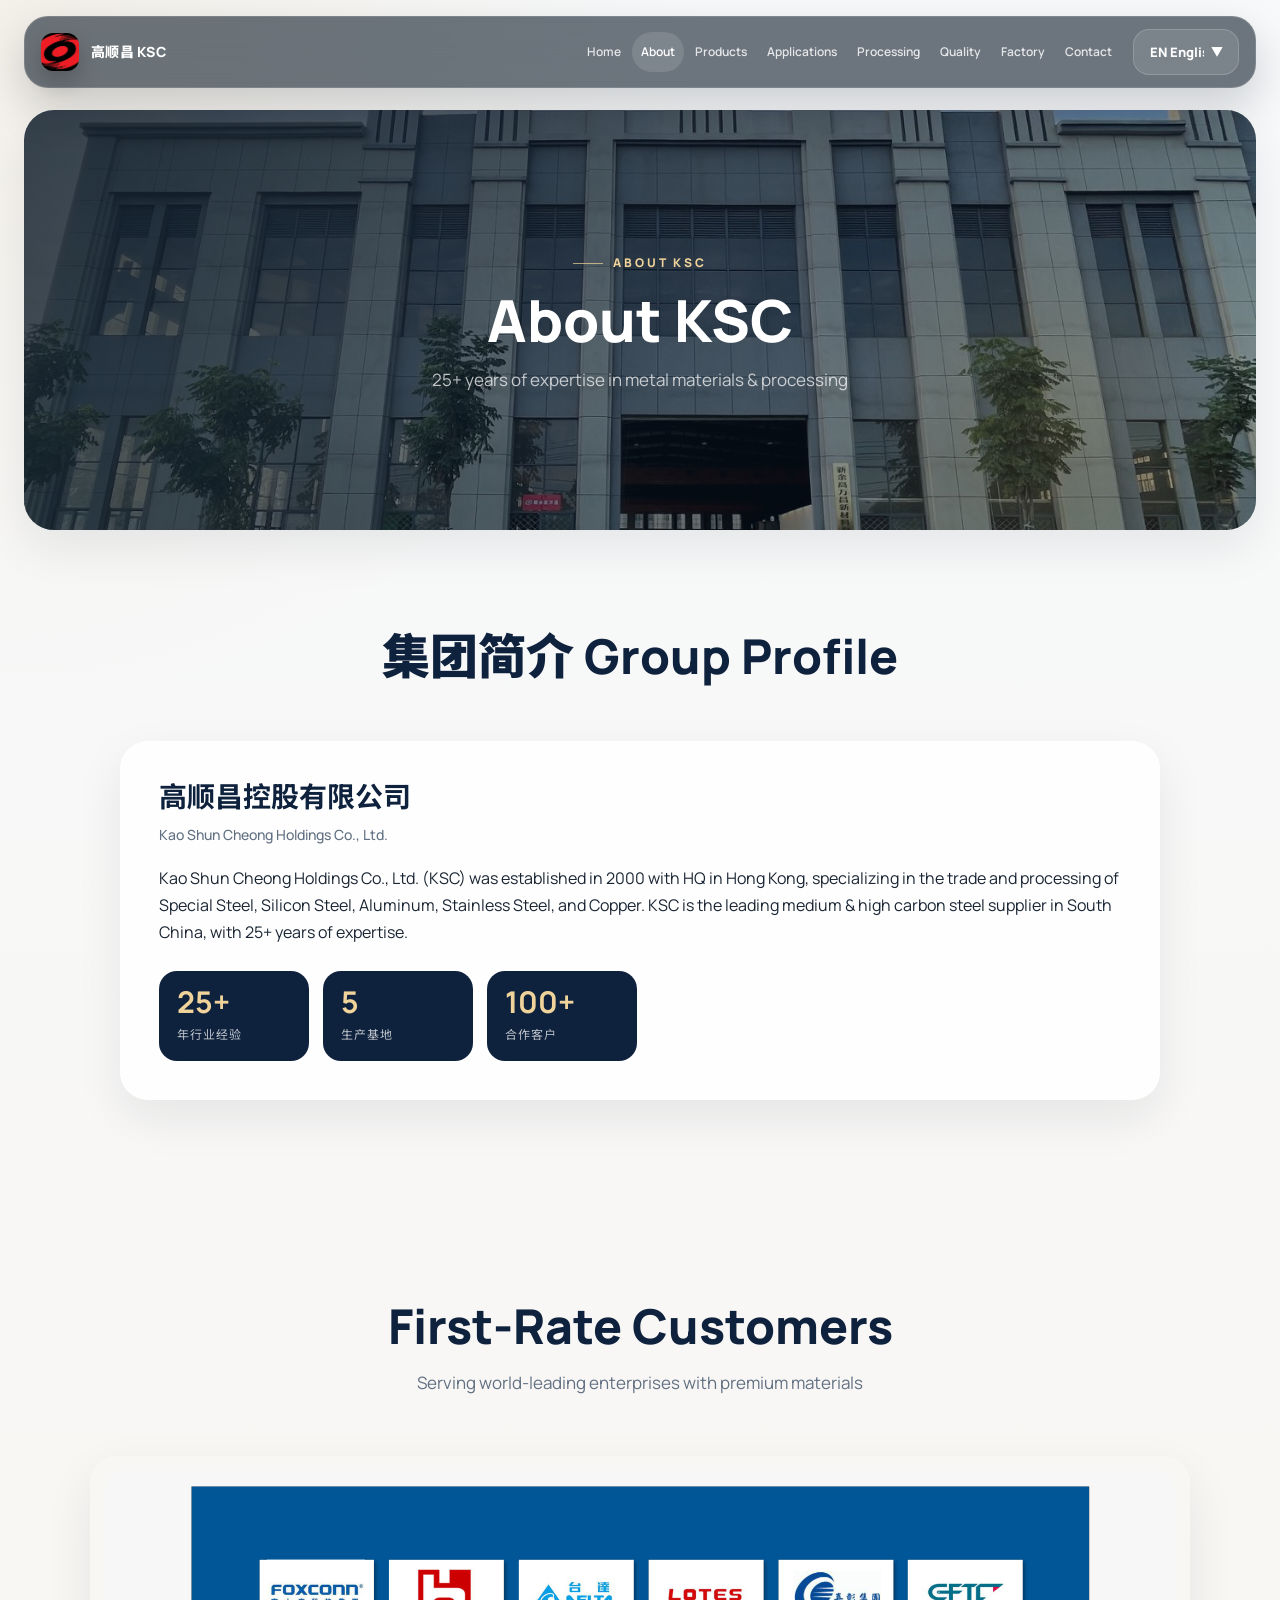
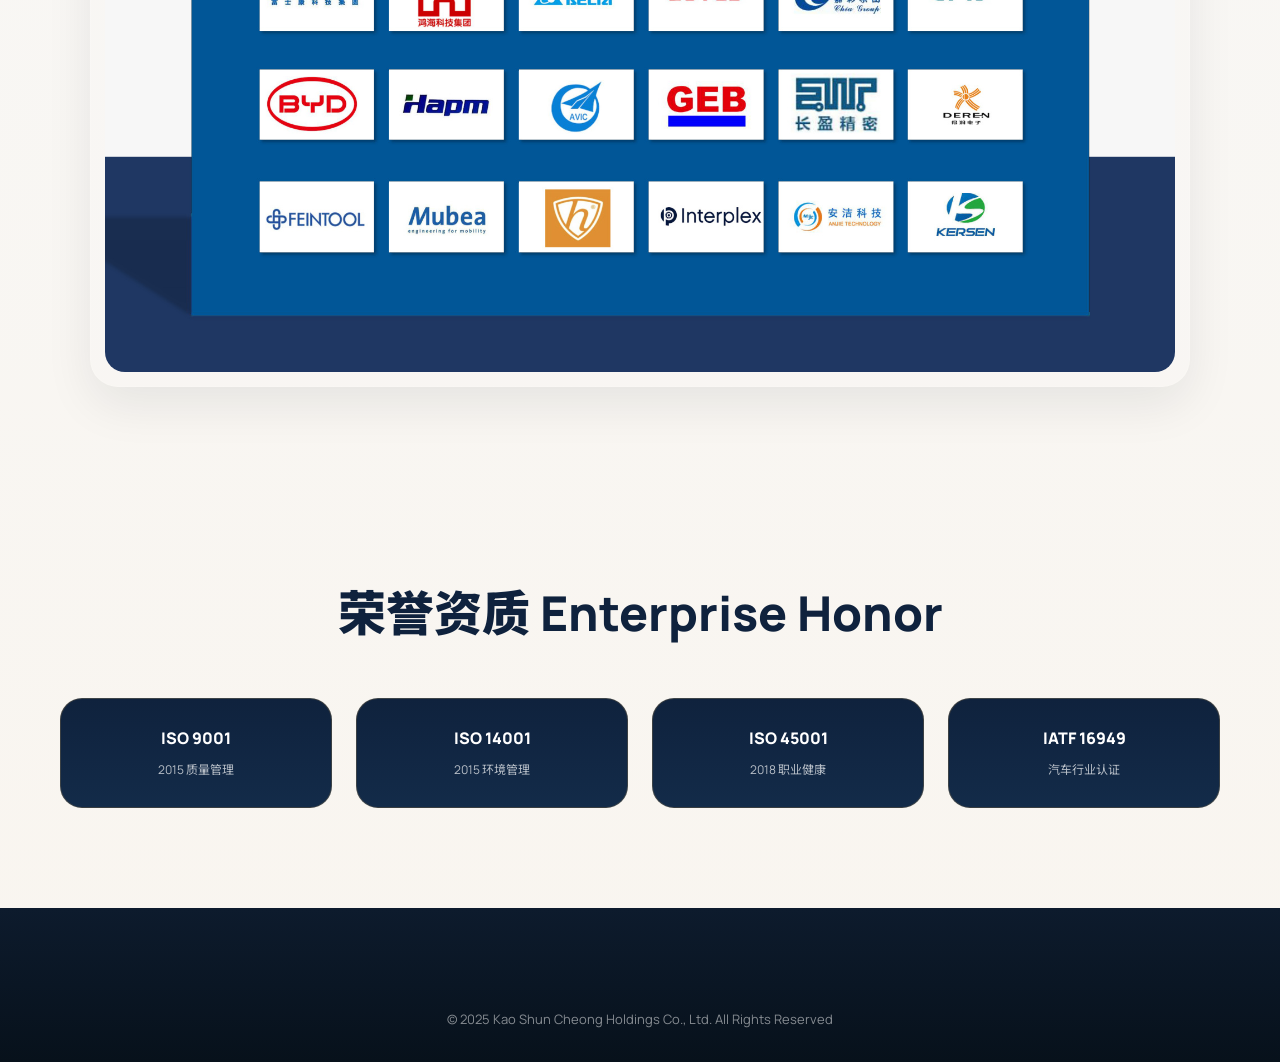
==== commit 90d88159: "更新网站内容：新增 applications/processing/quality 页面，更新现有页面，sitemap更新" ====
--- a/about.html
+++ b/about.html
@@ -4,9 +4,10 @@
   <meta charset="UTF-8">
   <meta name="viewport" content="width=device-width, initial-scale=1.0">
   <title>关于我们 — 高顺昌 KSC</title>
-  <link rel="stylesheet" href="styles.css">
+  <meta name="description" content="了解高顺昌KSC的发展历程、生产网络、客户基础和金属材料加工能力，服务汽车、电子、精密五金与工业制造客户。">
+  <link rel="stylesheet" href="styles.css?v=20260507k">
 </head>
-<body>
+<body data-page="about">
 
 <nav class="navbar">
   <a href="index.html" class="nav-logo">
@@ -25,17 +26,19 @@
     <li><a href="index.html" data-i18n="nav" data-i18n-key="home">首页</a></li>
     <li><a href="about.html" class="active" data-i18n="nav" data-i18n-key="about">关于我们</a></li>
     <li><a href="products.html" data-i18n="nav" data-i18n-key="products">产品中心</a></li>
+    <li><a href="applications.html" data-i18n="nav" data-i18n-key="applications">应用案例</a></li>
+    <li><a href="processing.html" data-i18n="nav" data-i18n-key="processing">加工能力</a></li>
+    <li><a href="quality.html" data-i18n="nav" data-i18n-key="quality">质量交付</a></li>
     <li><a href="factory.html" data-i18n="nav" data-i18n-key="factory">生产基地</a></li>
     <li><a href="contact.html" data-i18n="nav" data-i18n-key="contact">联系我们</a></li>
   </ul>
   <div class="lang-switcher">
-    <button class="lang-btn"><span class="lang-current-label">ZH</span><span>&#9660;</span></button>
-    <div class="lang-dropdown">
-      <div class="lang-option active" data-lang="zh">ZH 中文</div>
-      <div class="lang-option" data-lang="en">EN English</div>
-      <div class="lang-option" data-lang="th">TH Thai</div>
-      <div class="lang-option" data-lang="vi">VN Tieng Viet</div>
-    </div>
+    <select class="lang-select" aria-label="Select language">
+      <option value="zh">ZH 中文</option>
+      <option value="en">EN English</option>
+      <option value="th">TH Thai</option>
+      <option value="vi">VN Tieng Viet</option>
+    </select>
   </div>
 </nav>
 
@@ -94,6 +97,6 @@
   </div>
 </footer>
 
-<script src="app.js?v=20260506d"></script>
+<script src="app.js?v=20260507k"></script>
 </body>
 </html>
--- a/styles.css
+++ b/styles.css
@@ -71,8 +71,8 @@
   display: flex;
   align-items: center;
   justify-content: space-between;
-  gap: 20px;
-  padding: 14px 22px;
+  gap: 12px;
+  padding: 12px 16px;
   border: 1px solid rgba(255, 255, 255, 0.12);
   border-radius: 24px;
   background: rgba(8, 21, 35, 0.58);
@@ -95,6 +95,8 @@
   text-decoration: none;
 }
 
+.nav-logo-text { min-width: 0; }
+
 .nav-logo-img {
   width: 44px;
   height: 44px;
@@ -105,7 +107,7 @@
 
 .nav-logo-name {
   display: block;
-  font-size: 17px;
+  font-size: 16px;
   font-weight: 800;
   letter-spacing: 0.02em;
   color: #fff;
@@ -131,11 +133,11 @@
   display: inline-flex;
   align-items: center;
   justify-content: center;
-  padding: 11px 16px;
+  padding: 10px 12px;
   border-radius: 999px;
   text-decoration: none;
   color: rgba(255, 255, 255, 0.82);
-  font-size: 14px;
+  font-size: 13px;
   font-weight: 600;
   transition: 0.2s ease;
 }
@@ -169,48 +171,43 @@
   border-radius: 999px;
 }
 
-.lang-switcher { position: relative; }
-
-.lang-btn {
-  display: flex;
-  align-items: center;
-  gap: 8px;
-  padding: 11px 14px;
-  border-radius: 14px;
-  border: 1px solid rgba(255, 255, 255, 0.16);
-  background: rgba(255, 255, 255, 0.08);
+.lang-switcher {
+  position: relative;
+  z-index: 1002;
+  flex: 0 0 auto;
+}
+
+.lang-select {
+  width: 116px;
+  height: 46px;
+  padding: 0 34px 0 16px;
+  border-radius: 16px;
+  border: 1px solid rgba(255, 255, 255, 0.18);
+  background: rgba(255, 255, 255, 0.1);
   color: #fff;
   font: inherit;
-  font-size: 13px;
-  font-weight: 700;
+  font-size: 14px;
+  font-weight: 800;
   cursor: pointer;
-}
-
-.lang-dropdown {
+  outline: none;
+  appearance: none;
+  -webkit-appearance: none;
+}
+
+.lang-select option {
+  color: var(--ink);
+  background: #fff;
+}
+
+.lang-switcher::after {
+  content: "▼";
   position: absolute;
-  top: calc(100% + 10px);
-  right: 0;
-  min-width: 168px;
-  background: rgba(255, 255, 255, 0.96);
-  border: 1px solid rgba(15, 34, 61, 0.08);
-  border-radius: 18px;
-  box-shadow: var(--shadow-soft);
-  overflow: hidden;
-  display: none;
-}
-
-.lang-dropdown.show { display: block; }
-
-.lang-option {
-  padding: 12px 16px;
-  font-size: 14px;
-  cursor: pointer;
-  transition: background 0.2s ease;
-}
-
-.lang-option:hover,
-.lang-option.active {
-  background: var(--surface-tint);
+  right: 16px;
+  top: 50%;
+  transform: translateY(-50%);
+  color: #fff;
+  font-size: 12px;
+  pointer-events: none;
 }
 
 .hero {
@@ -562,6 +559,10 @@
   margin: 0 auto;
 }
 
+.customer-showcase {
+  grid-template-columns: 1fr;
+}
+
 .showcase-media img {
   width: 100%;
   height: 100%;
@@ -569,6 +570,29 @@
   object-fit: cover;
   border-radius: var(--radius-lg);
   box-shadow: var(--shadow-strong);
+}
+
+.customer-logo-media {
+  min-height: 0;
+  padding: 0;
+  border-radius: var(--radius-lg);
+  background: #005f97;
+  border: 1px solid rgba(15, 34, 61, 0.08);
+  box-shadow: var(--shadow-strong);
+  display: flex;
+  align-items: center;
+  justify-content: center;
+  overflow: hidden;
+}
+
+.customer-logo-media img {
+  width: 100%;
+  height: auto;
+  min-height: 0;
+  max-height: none;
+  object-fit: contain;
+  border-radius: var(--radius-lg);
+  box-shadow: none;
 }
 
 .showcase-copy {
@@ -957,6 +981,431 @@
 
 .materials-table-wrap { width: 100%; overflow-x: auto; }
 
+.rfq-strip {
+  width: min(1180px, calc(100% - 48px));
+  margin: -42px auto 0;
+  position: relative;
+  z-index: 5;
+  display: grid;
+  grid-template-columns: minmax(0, 1fr) auto;
+  gap: 24px;
+  align-items: center;
+  padding: 28px;
+  border-radius: 28px;
+  background: rgba(255, 255, 255, 0.94);
+  border: 1px solid rgba(15, 34, 61, 0.08);
+  box-shadow: var(--shadow-strong);
+}
+
+.rfq-strip h2 {
+  margin-bottom: 8px;
+  color: var(--primary);
+  font-size: clamp(24px, 2.5vw, 34px);
+  line-height: 1.22;
+}
+
+.rfq-strip p {
+  max-width: 760px;
+  color: var(--muted);
+}
+
+.rfq-strip-actions {
+  display: flex;
+  flex-wrap: wrap;
+  gap: 12px;
+  justify-content: flex-end;
+}
+
+.btn-ghost-dark {
+  display: inline-flex;
+  min-height: 52px;
+  align-items: center;
+  justify-content: center;
+  padding: 13px 20px;
+  border-radius: 999px;
+  border: 1px solid rgba(15, 34, 61, 0.14);
+  color: var(--primary);
+  text-decoration: none;
+  font-weight: 800;
+}
+
+.flow-grid,
+.selector-grid,
+.quote-flow {
+  width: min(1180px, 100%);
+  margin: 0 auto;
+  display: grid;
+  gap: 20px;
+}
+
+.flow-grid {
+  grid-template-columns: repeat(4, 1fr);
+}
+
+.flow-card,
+.selector-card,
+.quote-step {
+  background: rgba(255, 255, 255, 0.88);
+  border: 1px solid rgba(15, 34, 61, 0.08);
+  box-shadow: var(--shadow-soft);
+}
+
+.flow-card {
+  min-height: 250px;
+  padding: 26px;
+  border-radius: 26px;
+}
+
+.flow-card span,
+.selector-card span,
+.quote-step span {
+  display: inline-flex;
+  align-items: center;
+  justify-content: center;
+  margin-bottom: 22px;
+  width: 46px;
+  height: 46px;
+  border-radius: 15px;
+  background: var(--primary);
+  color: var(--accent-soft);
+  font-weight: 900;
+}
+
+.flow-card h3 {
+  margin-bottom: 12px;
+  color: var(--primary);
+  font-size: 20px;
+}
+
+.flow-card p {
+  color: var(--muted);
+  font-size: 14px;
+}
+
+.product-selector {
+  padding-bottom: 66px;
+}
+
+.selector-grid {
+  grid-template-columns: repeat(4, 1fr);
+}
+
+.selector-card {
+  padding: 24px;
+  border-radius: 24px;
+}
+
+.selector-card h3 {
+  color: var(--primary);
+  font-size: 19px;
+  margin-bottom: 8px;
+}
+
+.selector-card p {
+  min-height: 52px;
+  color: var(--muted);
+  font-size: 13px;
+  margin-bottom: 14px;
+}
+
+.selector-card strong {
+  display: block;
+  color: #27384e;
+  font-size: 14px;
+  line-height: 1.55;
+}
+
+.process-pills {
+  width: min(1180px, 100%);
+  margin: 24px auto 0;
+  display: flex;
+  flex-wrap: wrap;
+  gap: 12px;
+}
+
+.process-pills span {
+  padding: 10px 16px;
+  border-radius: 999px;
+  background: var(--primary);
+  color: #fff;
+  font-size: 13px;
+  font-weight: 800;
+}
+
+.quote-flow {
+  grid-template-columns: repeat(4, 1fr);
+}
+
+.quote-step {
+  padding: 22px;
+  border-radius: 24px;
+}
+
+.quote-step strong {
+  display: block;
+  color: var(--primary);
+  font-size: 15px;
+  line-height: 1.55;
+}
+
+.processing-header {
+  background:
+    linear-gradient(110deg, rgba(8, 21, 35, 0.78), rgba(15, 34, 61, 0.38)),
+    url('images/factory-dongguan.png') center center / cover no-repeat;
+}
+
+.quality-header {
+  background:
+    linear-gradient(110deg, rgba(8, 21, 35, 0.8), rgba(15, 34, 61, 0.42)),
+    url('images/customer-bg.jpeg') center center / cover no-repeat;
+}
+
+.capability-grid,
+.quality-grid {
+  width: min(1180px, 100%);
+  margin: 0 auto;
+  display: grid;
+  gap: 22px;
+}
+
+.capability-grid {
+  grid-template-columns: repeat(2, 1fr);
+}
+
+.capability-card {
+  display: grid;
+  grid-template-columns: 0.9fr 1fr;
+  min-height: 280px;
+  overflow: hidden;
+  border-radius: var(--radius-lg);
+  background: rgba(255, 255, 255, 0.92);
+  border: 1px solid rgba(15, 34, 61, 0.08);
+  box-shadow: var(--shadow-soft);
+}
+
+.capability-card img {
+  width: 100%;
+  height: 100%;
+  object-fit: cover;
+}
+
+.capability-card div {
+  padding: 28px;
+}
+
+.capability-card span,
+.quality-card span {
+  display: inline-flex;
+  align-items: center;
+  justify-content: center;
+  width: 44px;
+  height: 44px;
+  margin-bottom: 22px;
+  border-radius: 15px;
+  background: var(--primary);
+  color: var(--accent-soft);
+  font-weight: 900;
+}
+
+.capability-card h3,
+.quality-card h3 {
+  color: var(--primary);
+  font-size: 22px;
+  margin-bottom: 12px;
+}
+
+.capability-card p,
+.quality-card p {
+  color: var(--muted);
+  font-size: 15px;
+}
+
+.quality-grid {
+  grid-template-columns: repeat(4, 1fr);
+}
+
+.quality-card {
+  min-height: 260px;
+  padding: 28px;
+  border-radius: var(--radius-lg);
+  background: rgba(255, 255, 255, 0.92);
+  border: 1px solid rgba(15, 34, 61, 0.08);
+  box-shadow: var(--shadow-soft);
+}
+
+.certs-grid.compact {
+  grid-template-columns: repeat(2, minmax(0, 1fr));
+  margin-top: 24px;
+}
+
+.app-header {
+  background:
+    linear-gradient(110deg, rgba(8, 21, 35, 0.78), rgba(15, 34, 61, 0.36)),
+    url('images/page-c.jpg') center center / cover no-repeat;
+}
+
+.application-grid {
+  max-width: 1180px;
+  margin: 0 auto;
+  display: grid;
+  grid-template-columns: 1fr;
+  gap: 30px;
+}
+
+.application-card {
+  display: grid;
+  grid-template-columns: minmax(280px, 0.92fr) minmax(0, 1.35fr);
+  background: rgba(255, 255, 255, 0.92);
+  border: 1px solid rgba(15, 34, 61, 0.08);
+  border-radius: var(--radius-lg);
+  box-shadow: var(--shadow-soft);
+  overflow: hidden;
+}
+
+.application-photo {
+  position: relative;
+  min-height: 360px;
+  background: #111f34;
+}
+
+.application-photo img {
+  width: 100%;
+  height: 100%;
+  object-fit: cover;
+}
+
+.application-photo::after {
+  content: '';
+  position: absolute;
+  inset: 0;
+  background:
+    linear-gradient(180deg, transparent 40%, rgba(8, 21, 35, 0.58)),
+    linear-gradient(90deg, rgba(8, 21, 35, 0.1), transparent);
+}
+
+.part-badge {
+  position: absolute;
+  left: 22px;
+  bottom: 22px;
+  z-index: 2;
+  padding: 9px 14px;
+  border-radius: 999px;
+  background: rgba(209, 160, 74, 0.94);
+  color: #081523;
+  font-size: 12px;
+  font-weight: 900;
+  letter-spacing: 0.18em;
+  text-transform: uppercase;
+}
+
+.application-body {
+  padding: 34px;
+}
+
+.application-body h3 {
+  margin-bottom: 14px;
+  color: var(--primary);
+  font-size: clamp(22px, 2.2vw, 30px);
+  line-height: 1.25;
+  letter-spacing: 0;
+}
+
+.application-body p {
+  color: var(--muted);
+  font-size: 16px;
+  margin-bottom: 22px;
+}
+
+.reason-list {
+  list-style: none;
+  display: grid;
+  gap: 12px;
+}
+
+.reason-list li {
+  position: relative;
+  padding: 14px 16px 14px 42px;
+  border-radius: 16px;
+  background: rgba(238, 243, 248, 0.82);
+  color: #314156;
+  font-size: 14px;
+}
+
+.reason-list li::before {
+  content: '';
+  position: absolute;
+  left: 18px;
+  top: 21px;
+  width: 9px;
+  height: 9px;
+  border-radius: 999px;
+  background: var(--accent);
+  box-shadow: 0 0 0 6px rgba(209, 160, 74, 0.16);
+}
+
+.scenario-grid {
+  max-width: 1180px;
+  margin: 0 auto;
+  display: grid;
+  grid-template-columns: repeat(3, 1fr);
+  gap: 22px;
+}
+
+.scenario-panel {
+  min-height: 280px;
+  padding: 30px;
+  border-radius: var(--radius-lg);
+  background: linear-gradient(145deg, rgba(255, 255, 255, 0.96), rgba(238, 243, 248, 0.9));
+  border: 1px solid rgba(15, 34, 61, 0.08);
+  box-shadow: var(--shadow-soft);
+}
+
+.scenario-panel span {
+  display: inline-flex;
+  margin-bottom: 24px;
+  width: 48px;
+  height: 48px;
+  align-items: center;
+  justify-content: center;
+  border-radius: 16px;
+  background: var(--primary);
+  color: var(--accent-soft);
+  font-weight: 900;
+}
+
+.scenario-panel h3 {
+  margin-bottom: 12px;
+  color: var(--primary);
+  font-size: 23px;
+}
+
+.scenario-panel p {
+  color: var(--muted);
+  font-size: 15px;
+}
+
+.partner-board {
+  max-width: 1180px;
+  margin: 0 auto;
+  border-radius: 32px;
+  overflow: hidden;
+  box-shadow: var(--shadow-strong);
+  border: 1px solid rgba(255, 255, 255, 0.14);
+}
+
+.partner-board img {
+  width: 100%;
+  background: #081523;
+}
+
+.partner-note {
+  max-width: 960px;
+  margin: 22px auto 0;
+  color: rgba(255, 255, 255, 0.58);
+  font-size: 13px;
+  text-align: center;
+}
+
 .contact-grid {
   display: grid;
   grid-template-columns: 0.95fr 1.05fr;
@@ -1193,16 +1642,47 @@
   50% { transform: translateX(-50%) translateY(8px); }
 }
 
+@media (max-width: 1280px) {
+  .nav-logo-sub { display: none; }
+  .nav-logo-img { width: 38px; height: 38px; }
+  .nav-logo-name { font-size: 14px; }
+  .nav-links { gap: 2px; }
+  .nav-links a {
+    padding-left: 9px;
+    padding-right: 9px;
+    font-size: 12px;
+  }
+  .lang-select {
+    width: 106px;
+    font-size: 13px;
+  }
+}
+
 @media (max-width: 1100px) {
+  .nav-links a {
+    padding-left: 12px;
+    padding-right: 12px;
+    font-size: 13px;
+  }
+
   .hero-grid,
   .stats-shell,
   .split-showcase,
+  .application-card,
   .contact-grid,
   .cta-shell { grid-template-columns: 1fr; }
 
   .hero-panel { max-width: 520px; }
   .footer-grid { grid-template-columns: repeat(2, minmax(0, 1fr)); }
   .value-grid { grid-template-columns: repeat(2, minmax(0, 1fr)); }
+  .flow-grid,
+  .selector-grid,
+  .capability-grid,
+  .quality-grid,
+  .quote-flow { grid-template-columns: repeat(2, 1fr); }
+  .rfq-strip { grid-template-columns: 1fr; }
+  .rfq-strip-actions { justify-content: flex-start; }
+  .scenario-grid { grid-template-columns: 1fr; }
 }
 
 @media (max-width: 900px) {
@@ -1235,6 +1715,7 @@
 
   .hero,
   .section,
+  .rfq-strip,
   .stats-section,
   .cta-section,
   .footer { padding-left: 20px; padding-right: 20px; }
@@ -1272,10 +1753,12 @@
   }
   .contact-info,
   .contact-form,
+  .application-body,
   .info-panel,
   .showcase-copy,
   .cta-shell,
   .stats-shell { padding: 24px; }
+  .application-photo { min-height: 260px; }
   .footer-grid { grid-template-columns: 1fr; }
 }
 
@@ -1301,6 +1784,22 @@
   .cta-shell h2,
   .page-header-content h1 { font-size: 34px; }
   .value-grid { grid-template-columns: 1fr; }
+  .flow-grid,
+  .selector-grid,
+  .capability-grid,
+  .quality-grid,
+  .quote-flow { grid-template-columns: 1fr; }
+  .capability-card { grid-template-columns: 1fr; }
+  .capability-card img { height: 220px; }
+  .rfq-strip {
+    width: calc(100% - 28px);
+    margin-top: -26px;
+    padding: 22px;
+  }
+  .rfq-strip-actions a { width: 100%; }
+  .application-card { border-radius: 22px; }
+  .scenario-panel { min-height: auto; padding: 24px; }
+  .partner-board { border-radius: 20px; }
   .floating-wechat { right: 14px; bottom: 14px; }
   .floating-wechat span { display: none; }
 }
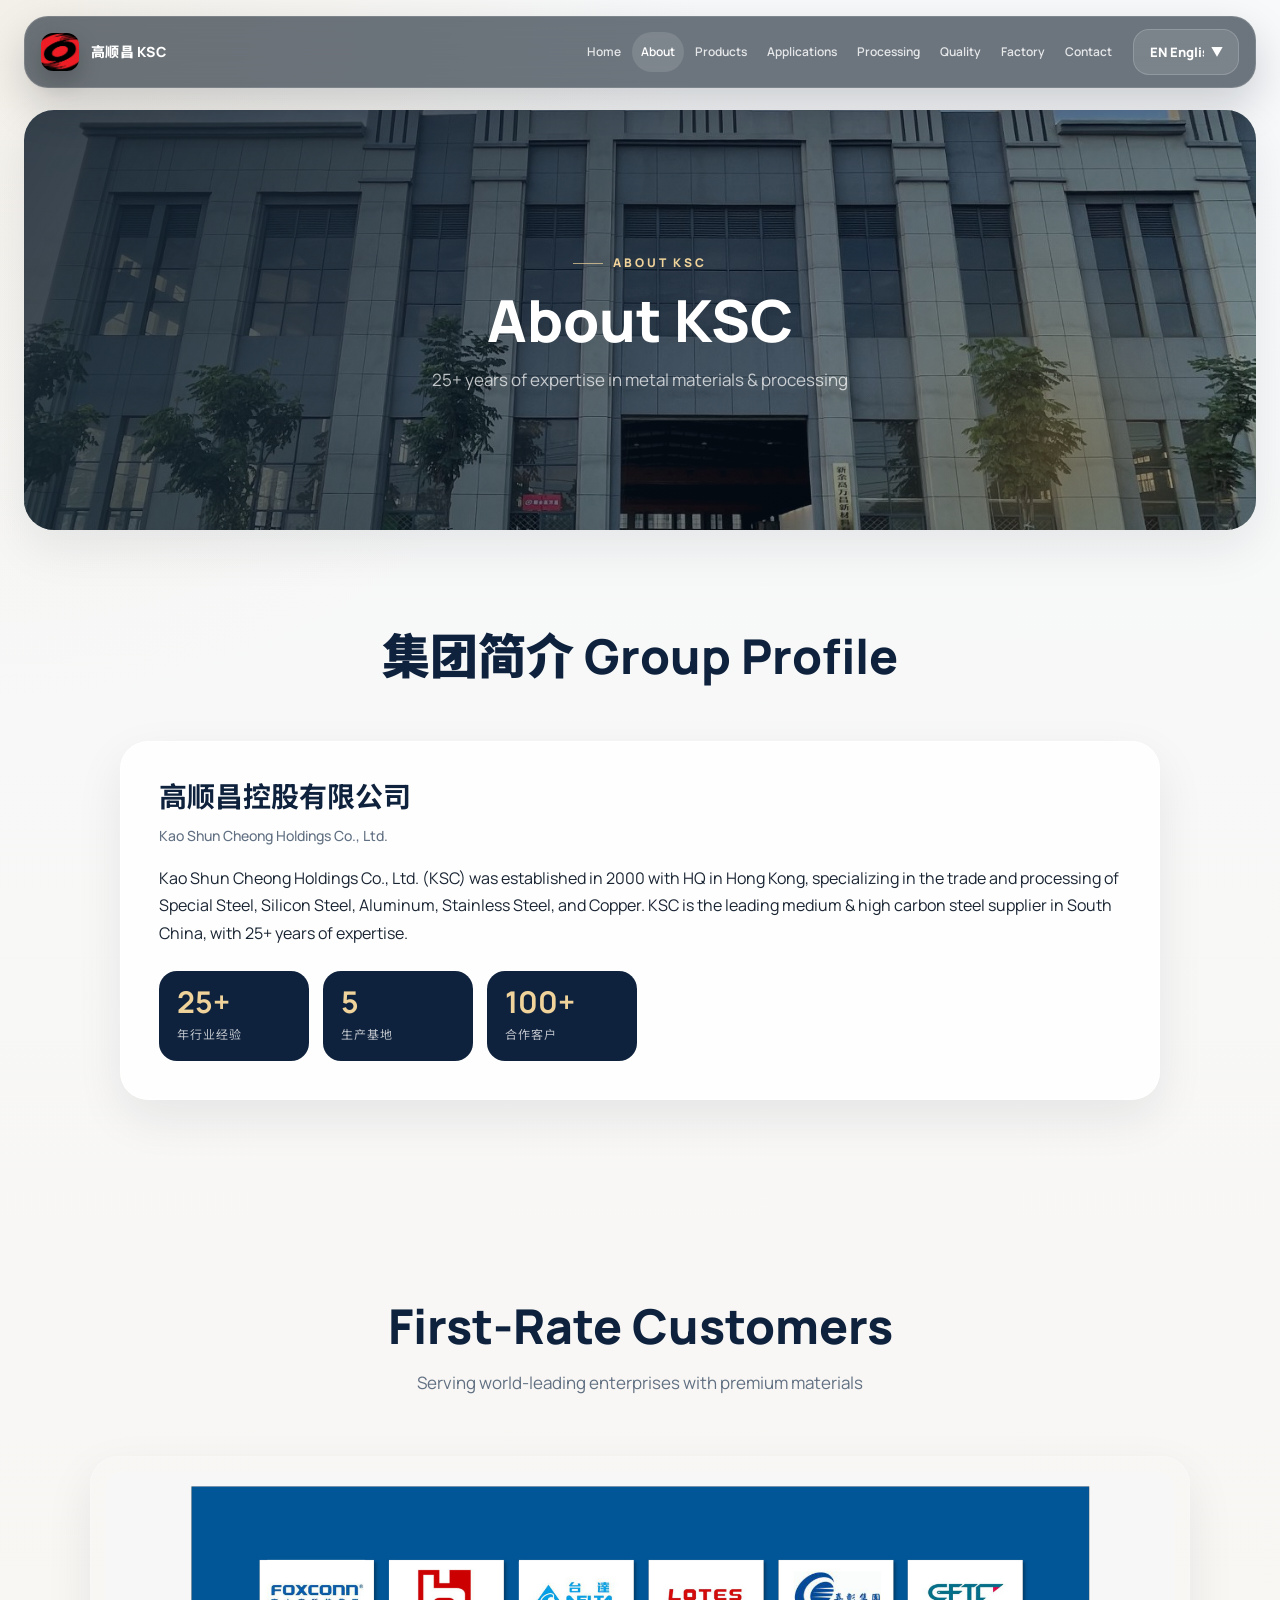
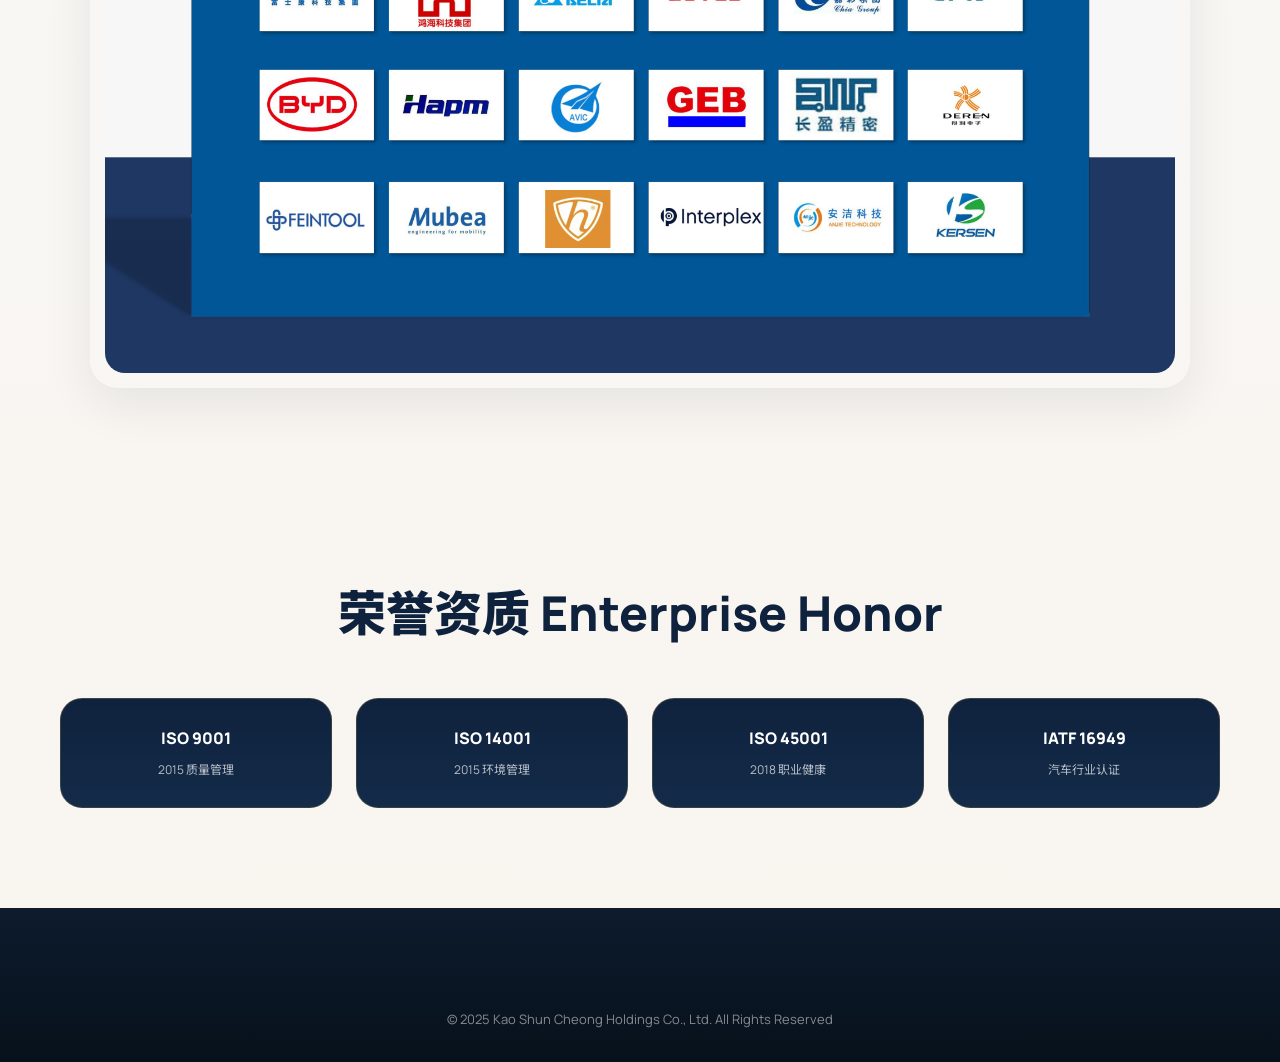
==== commit df4a978c: "SEO优化: 补全Meta Keywords + 修复Title 2026-05-11" ====
--- a/about.html
+++ b/about.html
@@ -3,8 +3,18 @@
 <head>
   <meta charset="UTF-8">
   <meta name="viewport" content="width=device-width, initial-scale=1.0">
-  <title>关于我们 — 高顺昌 KSC</title>
+  <title>关于我们_高顺昌KSC_25年金属材料专家</title>
   <meta name="description" content="了解高顺昌KSC的发展历程、生产网络、客户基础和金属材料加工能力，服务汽车、电子、精密五金与工业制造客户。">
+  <meta name="keywords" content="高顺昌,KSC,金属材料,特钢,矽钢片,铝材,不锈钢,铜材,关于我们,公司介绍,发展历程,生产基地">
+  <link rel="canonical" href="https://ksc-steel.com/about.html">
+  <meta name="robots" content="index,follow">
+  <meta property="og:type" content="website">
+  <meta property="og:site_name" content="高顺昌 KSC">
+  <meta property="og:title" content="关于高顺昌KSC | 25年金属材料供应与加工经验">
+  <meta property="og:description" content="了解高顺昌KSC的发展历程、生产网络、客户基础和金属材料加工能力，服务汽车、电子、精密五金与工业制造客户。">
+  <meta property="og:url" content="https://ksc-steel.com/about.html">
+  <meta property="og:image" content="https://ksc-steel.com/images/cover.jpeg">
+  <meta name="twitter:card" content="summary_large_image">
   <link rel="stylesheet" href="styles.css?v=20260507k">
 </head>
 <body data-page="about">
--- a/styles.css
+++ b/styles.css
@@ -19,6 +19,9 @@
   --radius-lg: 28px;
   --radius-md: 20px;
   --radius-sm: 14px;
+  --hero-progress: 0;
+  --hero-shift: 0px;
+  --hero-panel-shift: 0px;
 }
 
 * { margin: 0; padding: 0; box-sizing: border-box; }
@@ -169,6 +172,19 @@
   background: #fff;
   margin: 4px auto;
   border-radius: 999px;
+  transition: transform 0.25s ease, opacity 0.25s ease;
+}
+
+.nav-toggle[aria-expanded="true"] span:nth-child(1) {
+  transform: translateY(6px) rotate(45deg);
+}
+
+.nav-toggle[aria-expanded="true"] span:nth-child(2) {
+  opacity: 0;
+}
+
+.nav-toggle[aria-expanded="true"] span:nth-child(3) {
+  transform: translateY(-6px) rotate(-45deg);
 }
 
 .lang-switcher {
@@ -218,6 +234,7 @@
   align-items: flex-end;
   overflow: hidden;
   background: #0b1626;
+  isolation: isolate;
 }
 
 .hero-media,
@@ -230,13 +247,30 @@
   background:
     linear-gradient(90deg, rgba(11, 22, 38, 0.75), rgba(11, 22, 38, 0.18)),
     url('images/cover.jpg') center center / cover no-repeat;
-  transform: scale(1.03);
+  transform: translate3d(0, var(--hero-shift), 0) scale(calc(1.03 + (var(--hero-progress) * 0.035)));
+  transition: transform 0.18s linear;
 }
 
 .hero-overlay {
   background:
     radial-gradient(circle at 85% 88%, rgba(209, 160, 74, 0.42), transparent 25%),
     linear-gradient(120deg, rgba(8, 21, 35, 0.84) 12%, rgba(8, 21, 35, 0.4) 70%);
+  opacity: calc(0.9 + (var(--hero-progress) * 0.12));
+}
+
+.hero::before {
+  content: '';
+  position: absolute;
+  inset: auto -10% 10% auto;
+  width: min(36vw, 420px);
+  aspect-ratio: 1;
+  border-radius: 50%;
+  background:
+    radial-gradient(circle, rgba(209, 160, 74, 0.28) 0%, rgba(209, 160, 74, 0.08) 38%, transparent 68%);
+  filter: blur(8px);
+  opacity: 0.9;
+  transform: translate3d(0, calc(var(--hero-shift) * -0.45), 0);
+  pointer-events: none;
 }
 
 .hero-grid {
@@ -282,6 +316,17 @@
   font-weight: 800;
   color: #f8dfb1;
   letter-spacing: 0.16em;
+  overflow: hidden;
+  position: relative;
+}
+
+.hero-badge::after {
+  content: '';
+  position: absolute;
+  inset: 0;
+  background: linear-gradient(120deg, transparent 12%, rgba(255, 255, 255, 0.28) 50%, transparent 88%);
+  transform: translateX(-130%);
+  animation: badgeSweep 4.8s ease-in-out infinite 1.2s;
 }
 
 .hero-btns {
@@ -344,6 +389,7 @@
 .hero-meta-item {
   padding: 18px 20px;
   border-radius: 20px;
+  transition: transform 0.3s ease, border-color 0.3s ease, background 0.3s ease;
 }
 
 .meta-label {
@@ -364,6 +410,8 @@
   padding: 28px;
   border-radius: 28px;
   box-shadow: var(--shadow-strong);
+  transform: translate3d(0, calc(var(--hero-panel-shift) * -1), 0);
+  transition: transform 0.2s linear, border-color 0.3s ease, background 0.3s ease;
 }
 
 .hero-panel-tag {
@@ -391,6 +439,7 @@
   padding: 18px 16px;
   border-radius: 18px;
   background: rgba(255, 255, 255, 0.05);
+  transition: transform 0.3s ease, background 0.3s ease;
 }
 
 .hero-stat-num {
@@ -512,7 +561,7 @@
 .value-card {
   padding: 28px;
   border-radius: 24px;
-  transition: 0.25s ease;
+  transition: transform 0.28s ease, box-shadow 0.28s ease, border-color 0.28s ease, background 0.28s ease;
 }
 
 .value-card:hover,
@@ -520,6 +569,25 @@
 .factory-card:hover,
 .product-card:hover {
   transform: translateY(-6px);
+}
+
+.hero-meta-item:hover,
+.hero-stat:hover,
+.metric-chip:hover,
+.cert-badge:hover,
+.timeline-item:hover .timeline-left,
+.timeline-item:hover .timeline-right {
+  transform: translateY(-4px);
+}
+
+.hero-meta-item:hover,
+.hero-panel:hover,
+.value-card:hover,
+.mini-card:hover,
+.factory-card:hover,
+.cert-badge:hover,
+.metric-chip:hover {
+  border-color: rgba(209, 160, 74, 0.35);
 }
 
 .value-icon {
@@ -720,6 +788,167 @@
 }
 
 .timeline-left { text-align: right; }
+.timeline-visual {
+  position: relative;
+  overflow: hidden;
+  text-align: left;
+  background:
+    radial-gradient(circle at 86% 20%, rgba(209, 160, 74, 0.16), transparent 24%),
+    linear-gradient(135deg, rgba(255, 255, 255, 0.96), rgba(242, 246, 252, 0.92));
+  border: 1px solid rgba(209, 160, 74, 0.22);
+}
+
+.timeline-visual::before {
+  content: '';
+  position: absolute;
+  inset: 0;
+  background:
+    linear-gradient(90deg, transparent 0, transparent calc(100% - 1px), rgba(209, 160, 74, 0.12) calc(100% - 1px), rgba(209, 160, 74, 0.12) 100%),
+    linear-gradient(180deg, transparent 0, transparent calc(100% - 1px), rgba(209, 160, 74, 0.08) calc(100% - 1px), rgba(209, 160, 74, 0.08) 100%);
+  background-size: 56px 56px;
+  opacity: 0.45;
+  pointer-events: none;
+}
+
+.timeline-visual::after {
+  content: '';
+  position: absolute;
+  right: -12px;
+  bottom: -26px;
+  width: 138px;
+  height: 138px;
+  border-radius: 50%;
+  border: 1px solid rgba(15, 34, 61, 0.08);
+  box-shadow:
+    0 0 0 18px rgba(15, 34, 61, 0.03),
+    0 0 0 38px rgba(209, 160, 74, 0.04);
+  pointer-events: none;
+}
+
+.timeline-visual-top,
+.timeline-visual-code,
+.timeline-visual-bars,
+.timeline-visual-tags {
+  position: relative;
+  z-index: 1;
+}
+
+.timeline-visual-top {
+  display: flex;
+  align-items: center;
+  justify-content: space-between;
+  gap: 12px;
+}
+
+.timeline-visual-chip {
+  display: inline-flex;
+  align-items: center;
+  min-height: 28px;
+  padding: 0 12px;
+  border-radius: 999px;
+  background: rgba(15, 34, 61, 0.08);
+  color: var(--primary);
+  font-size: 11px;
+  font-weight: 800;
+  letter-spacing: 0.14em;
+}
+
+.timeline-visual-city {
+  color: rgba(15, 34, 61, 0.52);
+  font-size: 13px;
+  font-weight: 700;
+  letter-spacing: 0.06em;
+  text-transform: uppercase;
+}
+
+.timeline-visual-code {
+  margin-top: 18px;
+  font-size: 52px;
+  line-height: 0.95;
+  font-weight: 900;
+  letter-spacing: -0.04em;
+  color: rgba(15, 34, 61, 0.92);
+}
+
+.timeline-visual-bars {
+  display: grid;
+  gap: 10px;
+  margin-top: 16px;
+}
+
+.timeline-visual-bars span {
+  display: block;
+  height: 10px;
+  border-radius: 999px;
+  background: linear-gradient(90deg, rgba(15, 34, 61, 0.1), rgba(15, 34, 61, 0.04));
+}
+
+.timeline-visual-bars span:nth-child(1) { width: 82%; }
+.timeline-visual-bars span:nth-child(2) { width: 72%; }
+.timeline-visual-bars span:nth-child(3) { width: 88%; }
+
+.timeline-visual-tags {
+  display: flex;
+  flex-wrap: wrap;
+  gap: 8px;
+  margin-top: 20px;
+}
+
+.timeline-visual-tags span {
+  display: inline-flex;
+  align-items: center;
+  min-height: 28px;
+  padding: 0 12px;
+  border-radius: 999px;
+  background: rgba(255, 255, 255, 0.72);
+  border: 1px solid rgba(15, 34, 61, 0.08);
+  color: rgba(15, 34, 61, 0.72);
+  font-size: 12px;
+  font-weight: 700;
+}
+
+.timeline-left:empty,
+.timeline-right:empty {
+  min-height: 152px;
+  position: relative;
+  overflow: hidden;
+  background:
+    radial-gradient(circle at 82% 24%, rgba(209, 160, 74, 0.16), transparent 22%),
+    linear-gradient(135deg, rgba(255, 255, 255, 0.92), rgba(241, 245, 250, 0.92));
+  border: 1px dashed rgba(209, 160, 74, 0.22);
+}
+
+.timeline-left:empty::before,
+.timeline-right:empty::before {
+  content: '';
+  position: absolute;
+  inset: 26px 28px auto;
+  height: 12px;
+  border-radius: 999px;
+  background: linear-gradient(90deg, rgba(15, 34, 61, 0.08), rgba(15, 34, 61, 0.03));
+  box-shadow:
+    0 28px 0 0 rgba(15, 34, 61, 0.06),
+    0 56px 0 0 rgba(15, 34, 61, 0.045);
+}
+
+.timeline-left:empty::after,
+.timeline-right:empty::after {
+  content: 'KSC MILESTONE';
+  position: absolute;
+  right: 28px;
+  bottom: 24px;
+  font-size: 12px;
+  font-weight: 800;
+  letter-spacing: 0.18em;
+  color: rgba(209, 160, 74, 0.72);
+}
+
+.timeline-item:nth-child(even) .timeline-left:empty::after,
+.timeline-item:nth-child(odd) .timeline-right:empty::after {
+  right: auto;
+  left: 28px;
+}
+
 .timeline-track { width: 56px; position: relative; }
 
 .timeline-dot {
@@ -898,6 +1127,9 @@
   align-items: center;
   justify-content: center;
   background-size: cover;
+  background-position: center center;
+  --page-hero-progress: 0;
+  --page-hero-shift: 0px;
 }
 
 .page-header-overlay {
@@ -906,6 +1138,20 @@
   background:
     linear-gradient(120deg, rgba(8, 21, 35, 0.82), rgba(8, 21, 35, 0.35)),
     radial-gradient(circle at 84% 78%, rgba(209, 160, 74, 0.3), transparent 24%);
+  opacity: calc(0.92 + (var(--page-hero-progress) * 0.08));
+}
+
+.page-header-animated::before {
+  content: '';
+  position: absolute;
+  inset: auto auto -18% 72%;
+  width: min(26vw, 280px);
+  aspect-ratio: 1;
+  border-radius: 50%;
+  background: radial-gradient(circle, rgba(209, 160, 74, 0.32) 0%, rgba(209, 160, 74, 0.08) 42%, transparent 72%);
+  transform: translate3d(0, calc(var(--page-hero-shift) * -0.8), 0);
+  filter: blur(8px);
+  pointer-events: none;
 }
 
 .page-header-content {
@@ -914,6 +1160,8 @@
   width: min(900px, 100%);
   text-align: center;
   padding: 0 30px;
+  transform: translate3d(0, calc(var(--page-hero-shift) * -0.6), 0);
+  transition: transform 0.18s linear;
 }
 
 .page-header-content h1 {
@@ -1605,19 +1853,63 @@
 }
 
 .anim-fade-up { opacity: 1; animation: fadeUp 0.7s ease both; }
+.hero-badge.anim-fade-up { animation-duration: 0.8s; }
 .delay-1 { animation-delay: 0.12s; }
 .delay-2 { animation-delay: 0.24s; }
 .delay-3 { animation-delay: 0.36s; }
 
 .reveal {
+  opacity: 1;
+  transform: none;
+}
+
+body.js-ready .reveal {
   opacity: 0;
-  transform: translateY(26px);
-  transition: opacity 0.7s ease, transform 0.7s ease;
-}
-
-.reveal.visible {
+  transform: translate3d(0, var(--reveal-offset, 26px), 0) scale(var(--reveal-scale, 0.985));
+  transition:
+    opacity 0.72s cubic-bezier(0.22, 1, 0.36, 1),
+    transform 0.72s cubic-bezier(0.22, 1, 0.36, 1);
+  transition-delay: var(--reveal-delay, 0ms);
+  will-change: opacity, transform;
+}
+
+body.js-ready .reveal.visible {
   opacity: 1;
-  transform: translateY(0);
+  transform: translate3d(0, 0, 0) scale(1);
+}
+
+body.js-ready .flow-card.reveal,
+body.js-ready .value-card.reveal,
+body.js-ready .mini-card.reveal,
+body.js-ready .cert-badge.reveal,
+body.js-ready .stat-item.reveal,
+body.js-ready .hero-stat.reveal,
+body.js-ready .quote-step.reveal,
+body.js-ready .selector-card.reveal,
+body.js-ready .application-card.reveal,
+body.js-ready .scenario-panel.reveal,
+body.js-ready .factory-card.reveal,
+body.js-ready .contact-item.reveal,
+body.js-ready .metric-chip.reveal,
+body.js-ready .table-shell.reveal,
+body.js-ready .materials-table-wrap.reveal,
+body.js-ready .partner-board.reveal,
+body.js-ready .contact-form.reveal,
+body.js-ready .wechat-section.reveal,
+body.js-ready .capability-card.reveal,
+body.js-ready .quality-card.reveal,
+body.js-ready .page-header-content.reveal {
+  --reveal-offset: 34px;
+}
+
+body.js-ready .timeline-item.reveal:nth-child(odd) {
+  --reveal-offset: 0px;
+  transform: translate3d(-22px, 0, 0);
+}
+
+body.js-ready .timeline-item.reveal:nth-child(even) {
+  --reveal-offset: 0px;
+  transform: translate3d(22px, 0, 0);
 }
 
 @media (prefers-reduced-motion: reduce) {
@@ -1629,7 +1921,11 @@
     transition: none !important;
   }
 
-  .scroll-indicator { animation: none; }
+  .hero-media,
+  .hero-panel,
+  .hero::before,
+  .hero-badge::after,
+  .scroll-indicator { animation: none; transform: none !important; }
 }
 
 @keyframes fadeUp {
@@ -1640,6 +1936,11 @@
 @keyframes bounce {
   0%, 100% { transform: translateX(-50%) translateY(0); }
   50% { transform: translateX(-50%) translateY(8px); }
+}
+
+@keyframes badgeSweep {
+  0%, 55% { transform: translateX(-130%); }
+  75%, 100% { transform: translateX(130%); }
 }
 
 @media (max-width: 1280px) {
@@ -1712,6 +2013,16 @@
   .nav-links.show { display: flex; }
   .nav-links a { justify-content: flex-start; }
   .lang-switcher { margin-left: 0; }
+  .lang-select {
+    width: 132px;
+    height: 44px;
+    padding: 0 30px 0 14px;
+    font-size: 12px;
+  }
+  .lang-switcher::after {
+    right: 12px;
+    font-size: 10px;
+  }
 
   .hero,
   .section,
@@ -1739,6 +2050,7 @@
   }
   .timeline-left,
   .timeline-right { width: 100%; text-align: left; }
+  .timeline-visual-code { font-size: 44px; }
   .timeline-track {
     position: absolute;
     left: 0;
